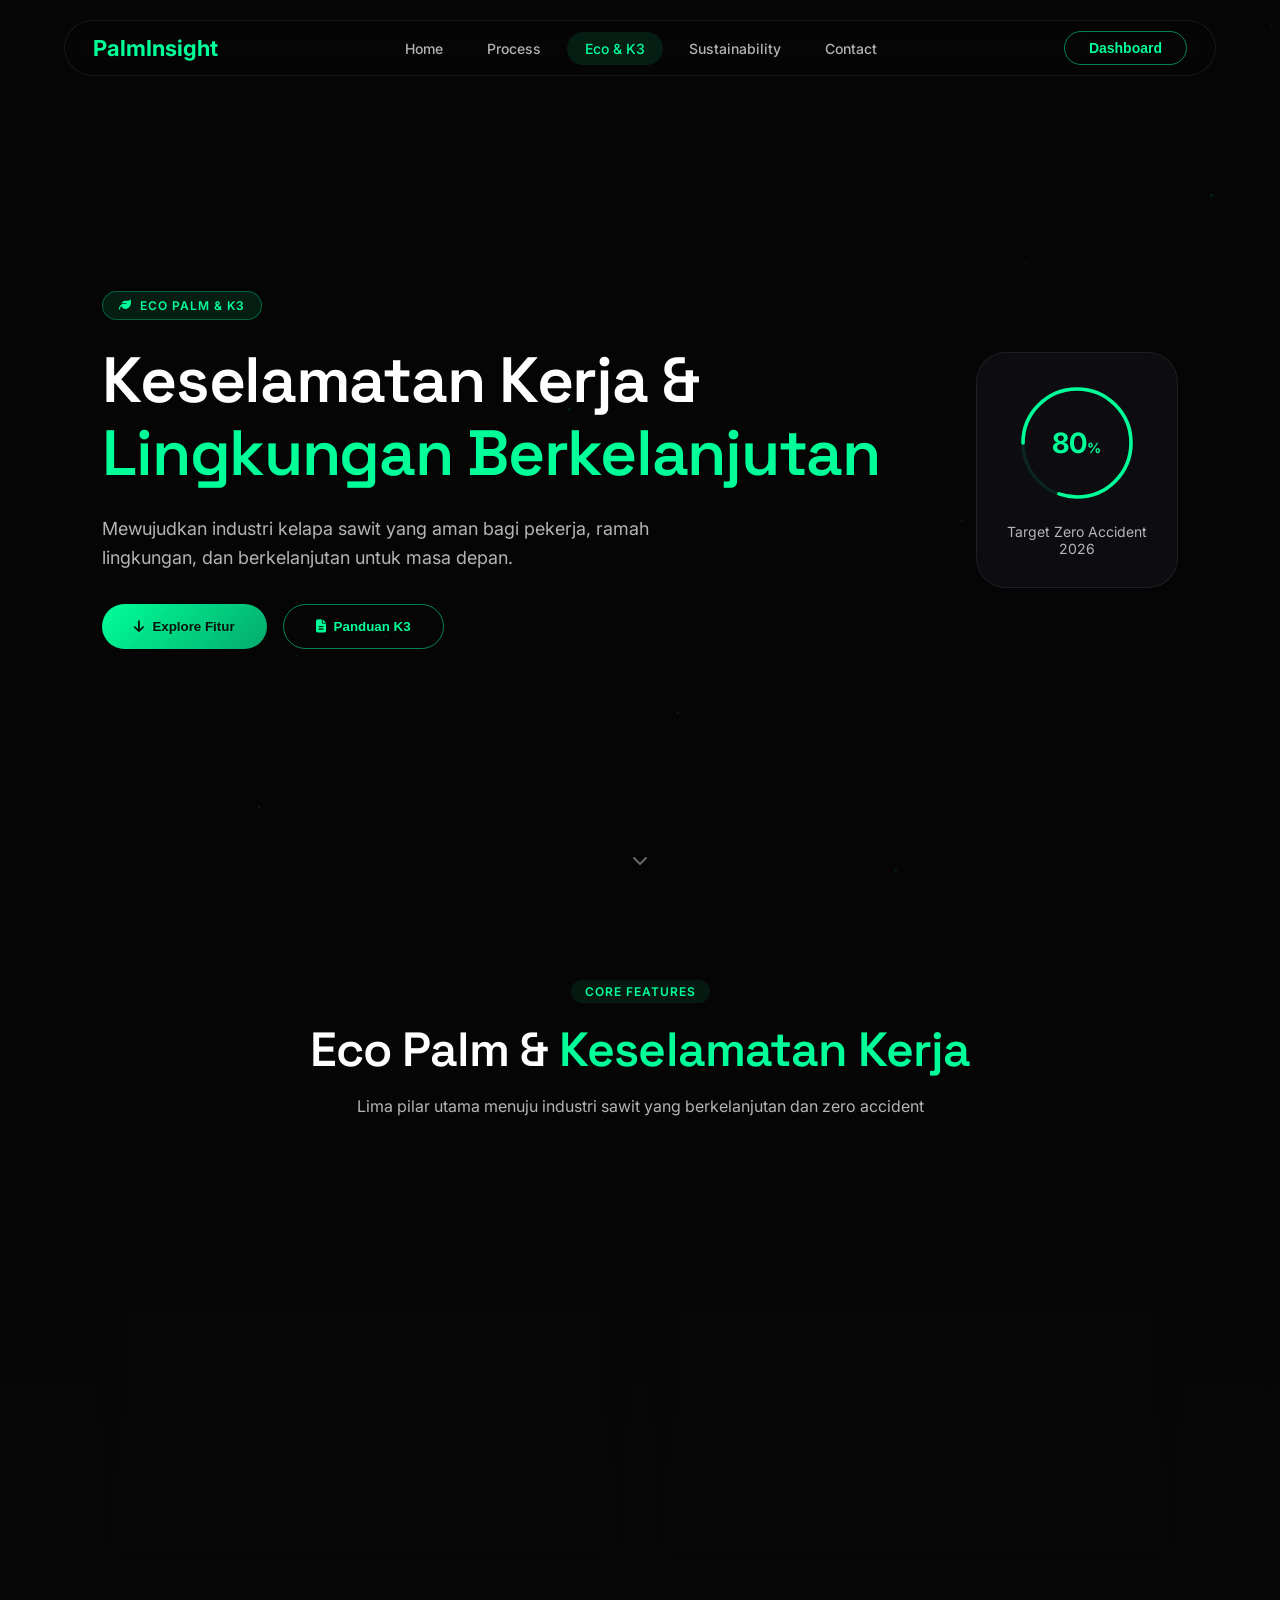
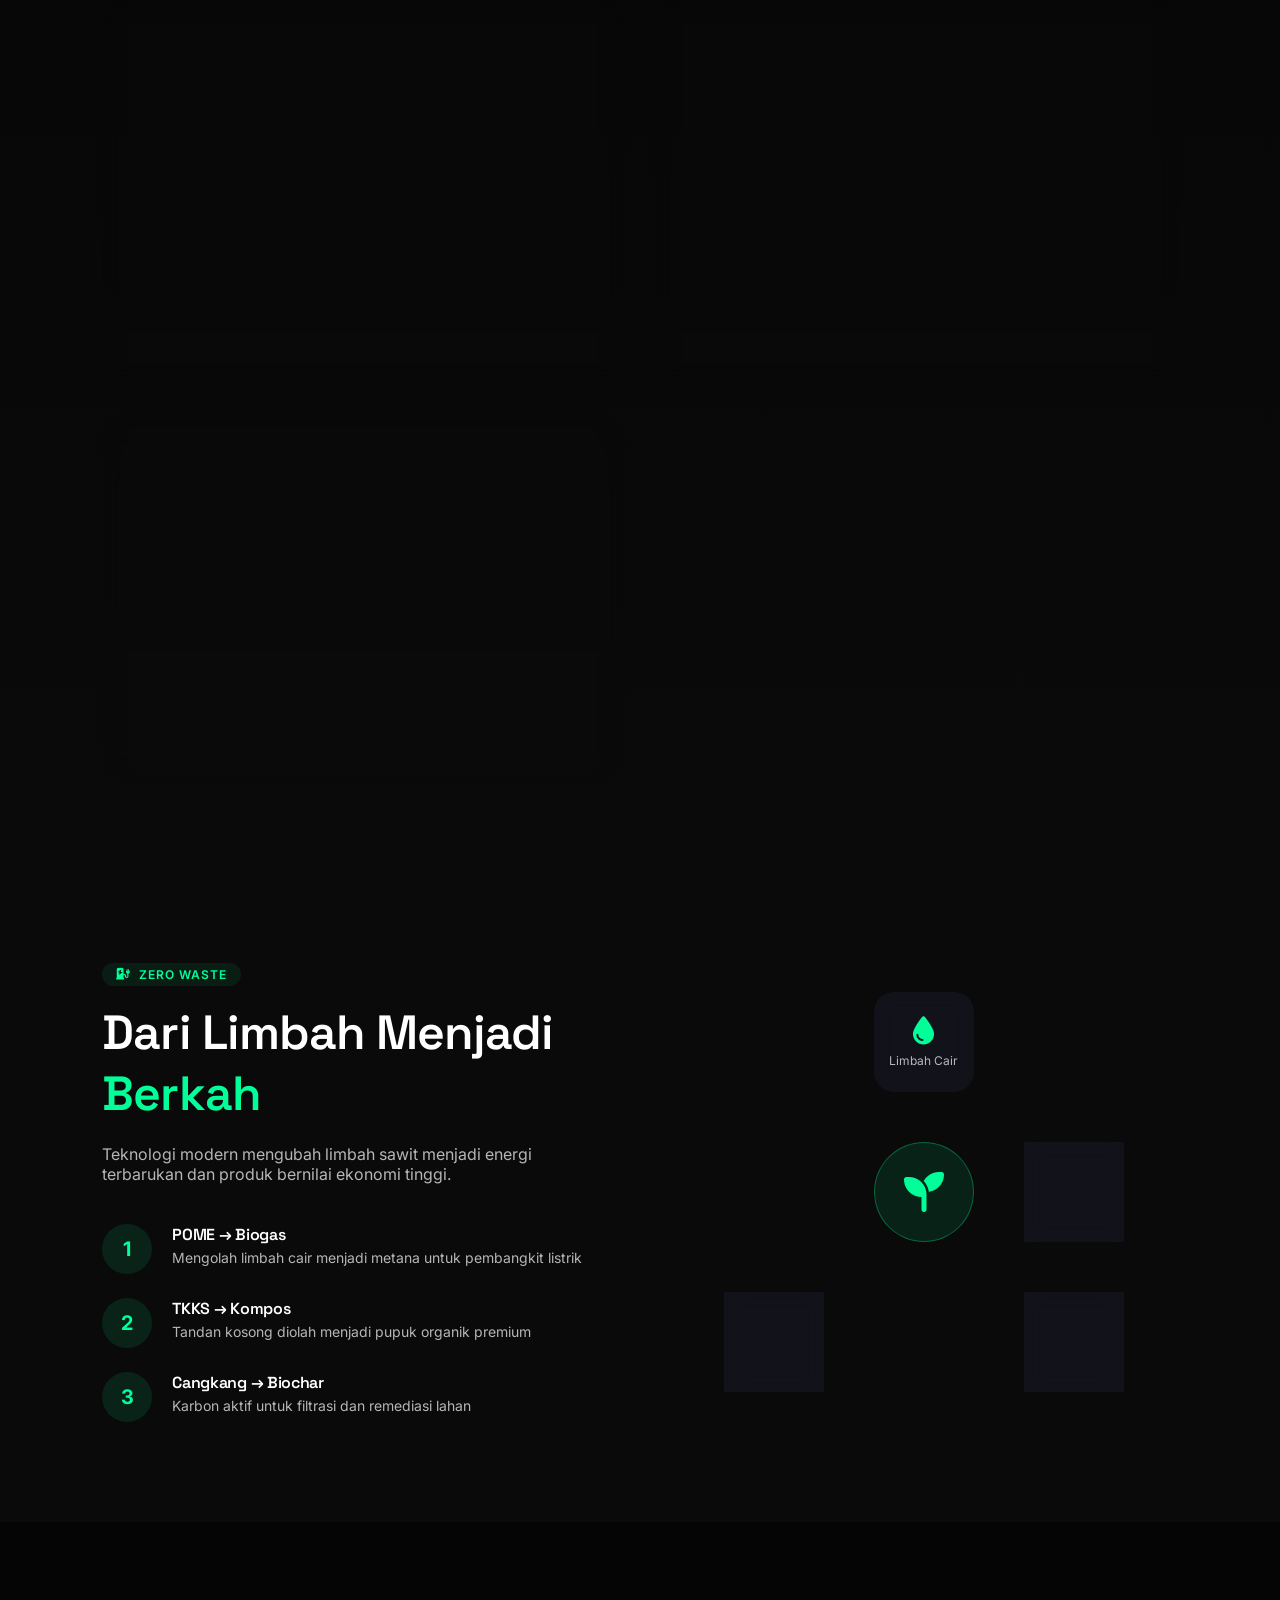
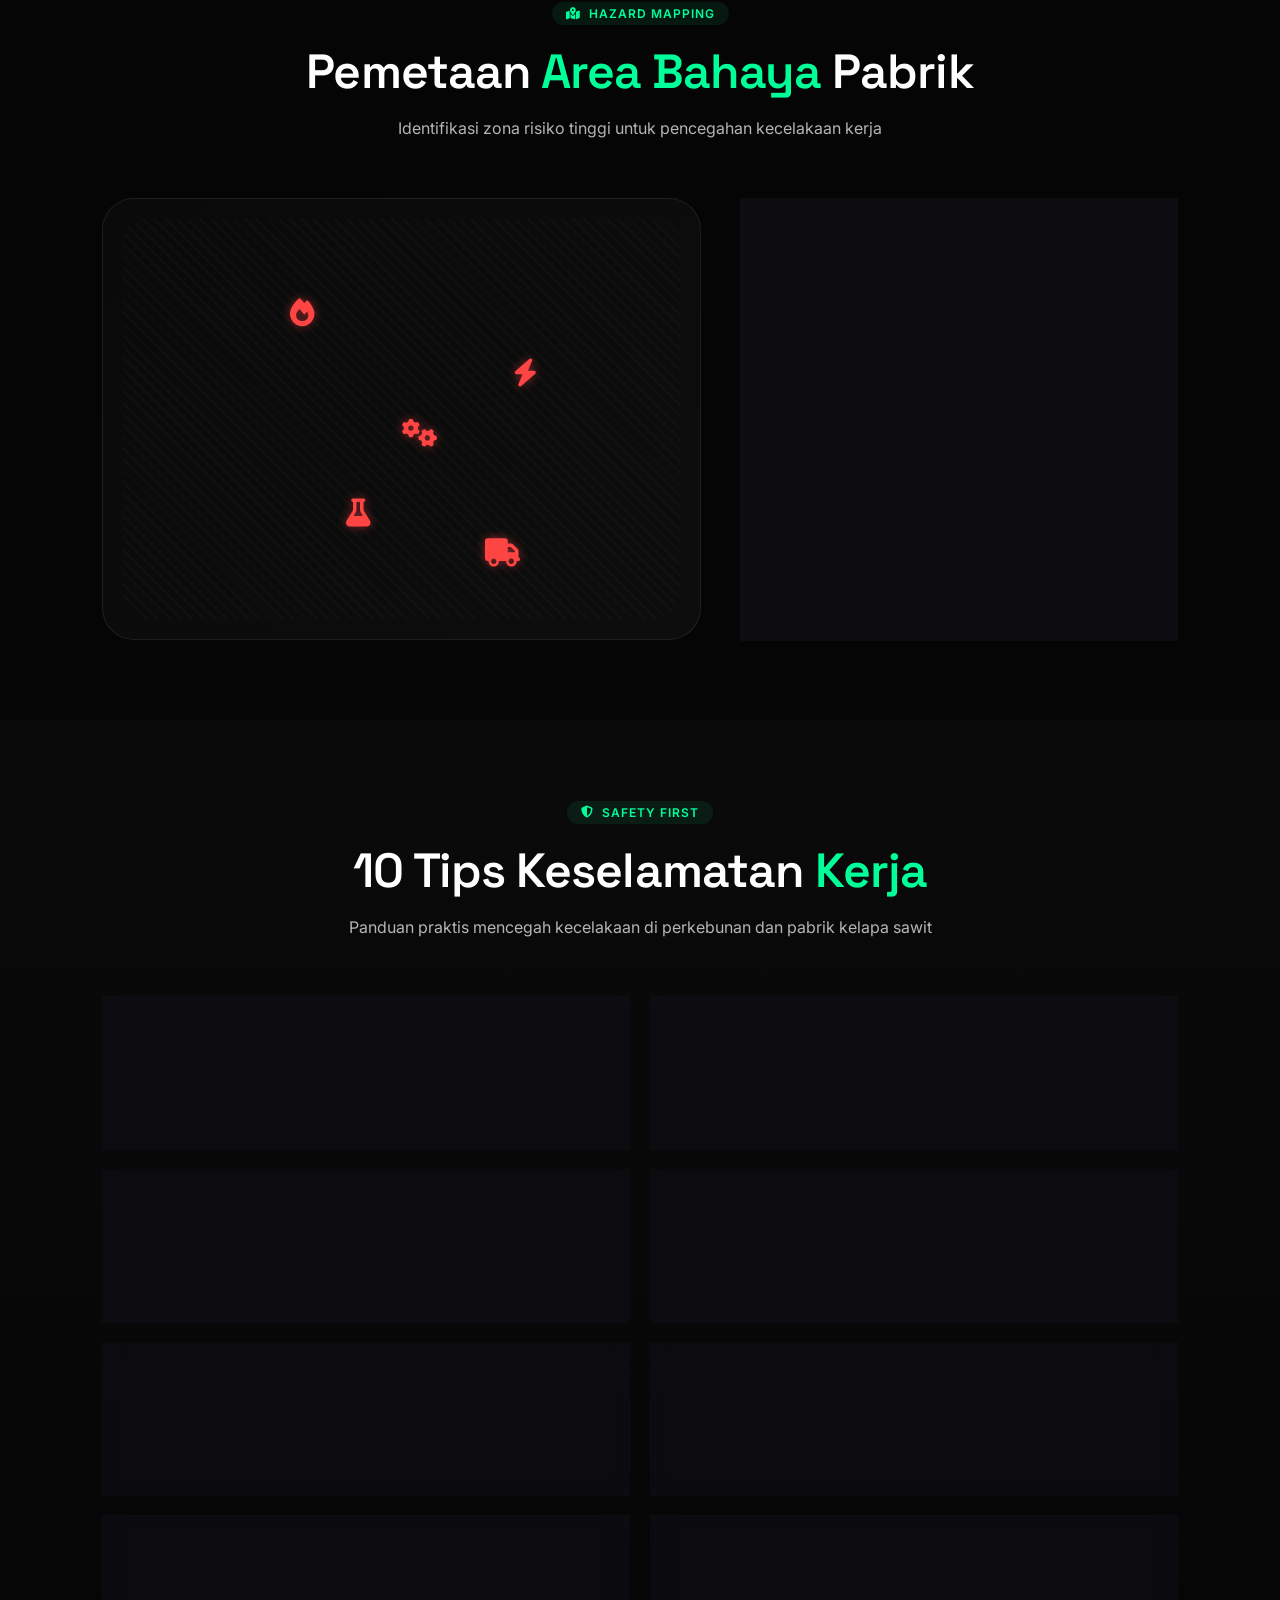
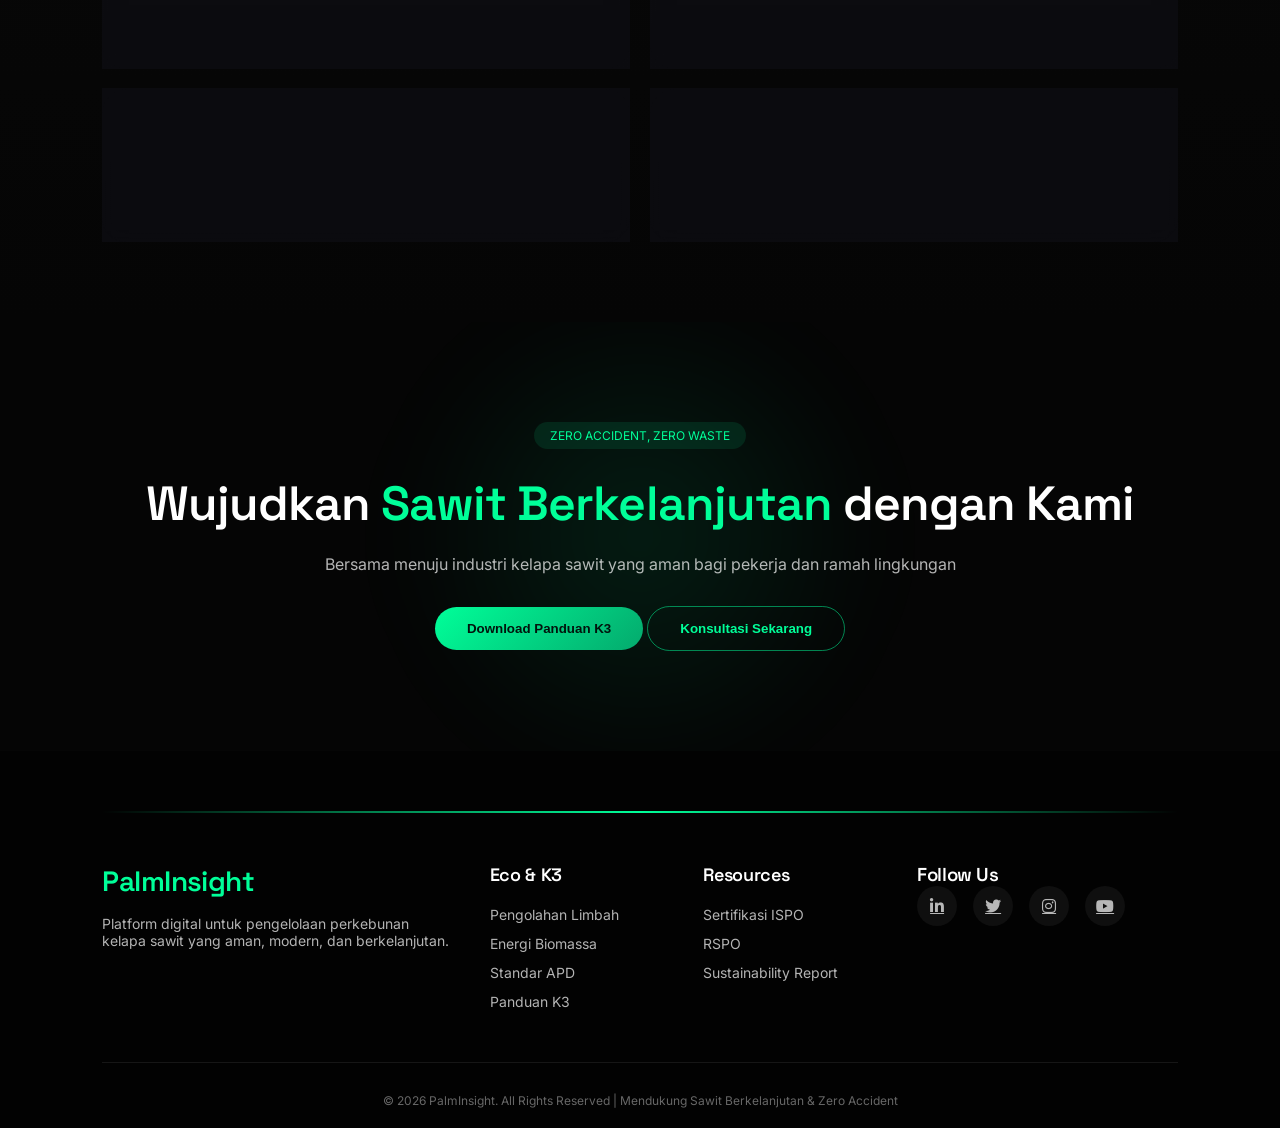
==== eco-k3.html @ 087da9ec "Penambahan fitur Eco Palm & K3" ====
<!DOCTYPE html>
<html lang="id">
<head>
    <meta charset="UTF-8">
    <meta name="viewport" content="width=device-width, initial-scale=1.0, user-scalable=yes">
    <title>PalmInsight - Eco Palm & K3 | Keselamatan & Lingkungan</title>
    <link rel="stylesheet" href="css/eco-k3.css">
    <link href="https://fonts.googleapis.com/css2?family=Inter:opsz,wght@14..32,300;14..32,400;14..32,500;14..32,600;14..32,700;14..32,800&family=Space+Grotesk:wght@300;400;500;600;700&display=swap" rel="stylesheet">
    <link rel="stylesheet" href="https://cdnjs.cloudflare.com/ajax/libs/font-awesome/6.5.1/css/all.min.css">
</head>
<body>

    <!-- ==================== NAVIGASI ==================== -->
    <nav>
        <div class="nav-container">
            <div class="logo">
                <a href="index.html">PalmInsight</a>
            </div>
            <ul class="nav-menu" id="navMenu">
                <li><a href="index.html">Home</a></li>
                <li><a href="process.html">Process</a></li>
                <li><a href="#" class="active">Eco & K3</a></li>
                <li><a href="#">Sustainability</a></li>
                <li><a href="#">Contact</a></li>
            </ul>
            <div class="nav-right">
                <button class="signin-btn"><a href="#">Dashboard</a></button>
                <div class="menu-toggle" id="mobileMenuToggle">
                    <span></span>
                    <span></span>
                    <span></span>
                </div>
            </div>
        </div>
    </nav>

    <!-- ==================== HERO SECTION ==================== -->
    <section class="hero-eco">
        <div class="hero-bg-particles" id="particles"></div>
        <div class="hero-content">
            <div class="hero-text animate-up">
                <span class="hero-tag">
                    <i class="fas fa-leaf"></i> ECO PALM & K3
                </span>
                <h1>Keselamatan Kerja & <span class="highlight">Lingkungan Berkelanjutan</span></h1>
                <p>Mewujudkan industri kelapa sawit yang aman bagi pekerja, ramah lingkungan, dan berkelanjutan untuk masa depan.</p>
                <div class="hero-buttons">
                    <button class="btn-primary" id="scrollToContent">
                        <i class="fas fa-arrow-down"></i> Explore Fitur
                    </button>
                    <button class="btn-secondary">
                        <i class="fas fa-file-alt"></i> Panduan K3
                    </button>
                </div>
            </div>
            <div class="hero-stats-card animate-up delay-1">
                <div class="stats-ring">
                    <svg viewBox="0 0 100 100">
                        <circle cx="50" cy="50" r="45" stroke="rgba(0,255,153,0.1)" stroke-width="3" fill="none"/>
                        <circle cx="50" cy="50" r="45" stroke="#00ff99" stroke-width="3" fill="none" stroke-dasharray="283" stroke-dashoffset="56" stroke-linecap="round" transform="rotate(-90 50 50)"/>
                    </svg>
                    <span class="stats-percent">80<small>%</small></span>
                </div>
                <p>Target Zero Accident<br>2026</p>
            </div>
        </div>
        <div class="scroll-indicator">
            <i class="fas fa-chevron-down"></i>
        </div>
    </section>

    <!-- ==================== 5 FITUR UTAMA (GRID MODERN) ==================== -->
    <section class="features-grid-section">
        <div class="section-header">
            <span class="section-tag">CORE FEATURES</span>
            <h2>Eco Palm & <span class="highlight">Keselamatan Kerja</span></h2>
            <p>Lima pilar utama menuju industri sawit yang berkelanjutan dan zero accident</p>
        </div>

        <div class="features-grid">
            <!-- Card 1: Pengolahan Limbah Sawit -->
            <div class="feature-card-large animate-on-scroll" data-feature="1">
                <div class="card-glow"></div>
                <div class="card-icon">
                    <i class="fas fa-recycle"></i>
                    <div class="icon-ring"></div>
                </div>
                <div class="card-content">
                    <span class="card-number">01</span>
                    <h3>Pengolahan Limbah Sawit</h3>
                    <p>Transformasi POME (Palm Oil Mill Effluent) menjadi biogas, pupuk organik, dan air layak lingkungan.</p>
                    <div class="card-stats">
                        <div class="stat-item">
                            <span class="stat-value">85<small>%</small></span>
                            <span class="stat-label">Reduksi BOD</span>
                        </div>
                        <div class="stat-item">
                            <span class="stat-value">3.2<small>MW</small></span>
                            <span class="stat-label">Energi Terbarukan</span>
                        </div>
                    </div>
                    <button class="card-learn-more" data-modal="modal1">
                        Pelajari <i class="fas fa-arrow-right"></i>
                    </button>
                </div>
                <div class="card-bg-pattern"></div>
            </div>

            <!-- Card 2: Energi Biomassa -->
            <div class="feature-card-large animate-on-scroll delay-1" data-feature="2">
                <div class="card-glow"></div>
                <div class="card-icon">
                    <i class="fas fa-bolt"></i>
                    <div class="icon-ring"></div>
                </div>
                <div class="card-content">
                    <span class="card-number">02</span>
                    <h3>Energi Biomassa</h3>
                    <p>Pemanfaatan cangkang, serat, dan tandan kosong sebagai bahan bakar boiler dan pembangkit listrik.</p>
                    <div class="card-stats">
                        <div class="stat-item">
                            <span class="stat-value">60<small>%</small></span>
                            <span class="stat-label">Efisiensi Energi</span>
                        </div>
                        <div class="stat-item">
                            <span class="stat-value">30<small>%</small></span>
                            <span class="stat-label">Emisi Lebih Rendah</span>
                        </div>
                    </div>
                    <button class="card-learn-more" data-modal="modal2">
                        Pelajari <i class="fas fa-arrow-right"></i>
                    </button>
                </div>
                <div class="card-bg-pattern"></div>
            </div>

            <!-- Card 3: Alat Pelindung Pekerja -->
            <div class="feature-card-large animate-on-scroll delay-2" data-feature="3">
                <div class="card-glow"></div>
                <div class="card-icon">
                    <i class="fas fa-helmet-safety"></i>
                    <div class="icon-ring"></div>
                </div>
                <div class="card-content">
                    <span class="card-number">03</span>
                    <h3>Alat Pelindung Pekerja</h3>
                    <p>Standar APD lengkap: helmet, sarung tangan, sepatu safety, rompi reflektor, dan masker respirator.</p>
                    <div class="card-stats">
                        <div class="stat-item">
                            <span class="stat-value">100<small>%</small></span>
                            <span class="stat-label">Kepatuhan APD</span>
                        </div>
                        <div class="stat-item">
                            <span class="stat-value">0<small>%</small></span>
                            <span class="stat-label">Kecelakaan Kerja</span>
                        </div>
                    </div>
                    <button class="card-learn-more" data-modal="modal3">
                        Pelajari <i class="fas fa-arrow-right"></i>
                    </button>
                </div>
                <div class="card-bg-pattern"></div>
            </div>

            <!-- Card 4: Area Bahaya Pabrik -->
            <div class="feature-card-large animate-on-scroll delay-3" data-feature="4">
                <div class="card-glow"></div>
                <div class="card-icon">
                    <i class="fas fa-triangle-exclamation"></i>
                    <div class="icon-ring"></div>
                </div>
                <div class="card-content">
                    <span class="card-number">04</span>
                    <h3>Area Bahaya Pabrik</h3>
                    <p>Identifikasi zona merah: boiler, digester, screw press, dan area kelistrikan tegangan tinggi.</p>
                    <div class="card-stats">
                        <div class="stat-item">
                            <span class="stat-value">12<small>Zona</small></span>
                            <span class="stat-label">Area Teridentifikasi</span>
                        </div>
                        <div class="stat-item">
                            <span class="stat-value">24/7<small></small></span>
                            <span class="stat-label">Monitoring</span>
                        </div>
                    </div>
                    <button class="card-learn-more" data-modal="modal4">
                        Pelajari <i class="fas fa-arrow-right"></i>
                    </button>
                </div>
                <div class="card-bg-pattern"></div>
            </div>

            <!-- Card 5: Tips Keselamatan -->
            <div class="feature-card-large animate-on-scroll delay-4" data-feature="5">
                <div class="card-glow"></div>
                <div class="card-icon">
                    <i class="fas fa-clipboard-list"></i>
                    <div class="icon-ring"></div>
                </div>
                <div class="card-content">
                    <span class="card-number">05</span>
                    <h3>Tips Keselamatan</h3>
                    <p>Panduan praktis K3 untuk pekerja pabrik, operator alat berat, dan tim panen di kebun sawit.</p>
                    <div class="safety-tips-preview">
                        <span><i class="fas fa-check-circle"></i> Briefing sebelum kerja</span>
                        <span><i class="fas fa-check-circle"></i> Pengecekan APD</span>
                        <span><i class="fas fa-check-circle"></i> Evakuasi darurat</span>
                    </div>
                    <button class="card-learn-more" data-modal="modal5">
                        Pelajari <i class="fas fa-arrow-right"></i>
                    </button>
                </div>
                <div class="card-bg-pattern"></div>
            </div>
        </div>
    </section>

    <!-- ==================== SECTION: INOVASI LINGKUNGAN ==================== -->
    <section class="innovation-section">
        <div class="innovation-container">
            <div class="innovation-left animate-on-scroll">
                <span class="section-tag"><i class="fas fa-charging-station"></i> ZERO WASTE</span>
                <h2>Dari Limbah Menjadi <span class="highlight">Berkah</span></h2>
                <p>Teknologi modern mengubah limbah sawit menjadi energi terbarukan dan produk bernilai ekonomi tinggi.</p>
                <div class="innovation-steps">
                    <div class="step">
                        <div class="step-num">1</div>
                        <div class="step-text">
                            <h4>POME → Biogas</h4>
                            <p>Mengolah limbah cair menjadi metana untuk pembangkit listrik</p>
                        </div>
                    </div>
                    <div class="step">
                        <div class="step-num">2</div>
                        <div class="step-text">
                            <h4>TKKS → Kompos</h4>
                            <p>Tandan kosong diolah menjadi pupuk organik premium</p>
                        </div>
                    </div>
                    <div class="step">
                        <div class="step-num">3</div>
                        <div class="step-text">
                            <h4>Cangkang → Biochar</h4>
                            <p>Karbon aktif untuk filtrasi dan remediasi lahan</p>
                        </div>
                    </div>
                </div>
            </div>
            <div class="innovation-right animate-on-scroll delay-1">
                <div class="eco-cycle">
                    <div class="cycle-center">
                        <i class="fas fa-seedling"></i>
                    </div>
                    <div class="cycle-item cycle-1">
                        <i class="fas fa-tint"></i>
                        <span>Limbah Cair</span>
                    </div>
                    <div class="cycle-item cycle-2">
                        <i class="fas fa-leaf"></i>
                        <span>Limbah Padat</span>
                    </div>
                    <div class="cycle-item cycle-3">
                        <i class="fas fa-charging-station"></i>
                        <span>Energi</span>
                    </div>
                    <div class="cycle-item cycle-4">
                        <i class="fas fa-apple-alt"></i>
                        <span>Pupuk</span>
                    </div>
                </div>
            </div>
        </div>
    </section>

    <!-- ==================== SECTION: AREA BAHAYA (ZONA MAP) ==================== -->
    <section class="danger-zone-section">
        <div class="section-header">
            <span class="section-tag"><i class="fas fa-map-marked-alt"></i> HAZARD MAPPING</span>
            <h2>Pemetaan <span class="highlight">Area Bahaya</span> Pabrik</h2>
            <p>Identifikasi zona risiko tinggi untuk pencegahan kecelakaan kerja</p>
        </div>

        <div class="zone-container">
            <div class="zone-map animate-on-scroll">
                <div class="map-placeholder">
                    <div class="zone-marker marker-1" data-zone="boiler">
                        <i class="fas fa-fire"></i>
                        <span class="zone-tooltip">Area Boiler<br>Suhu tinggi, risiko ledakan</span>
                    </div>
                    <div class="zone-marker marker-2" data-zone="digester">
                        <i class="fas fa-cogs"></i>
                        <span class="zone-tooltip">Area Digester<br>Mesin berputar, jepit</span>
                    </div>
                    <div class="zone-marker marker-3" data-zone="electrical">
                        <i class="fas fa-bolt"></i>
                        <span class="zone-tooltip">Area Kelistrikan<br>Tegangan tinggi</span>
                    </div>
                    <div class="zone-marker marker-4" data-zone="chemical">
                        <i class="fas fa-flask"></i>
                        <span class="zone-tooltip">Area Kimia<br>Bahan berbahaya</span>
                    </div>
                    <div class="zone-marker marker-5" data-zone="loading">
                        <i class="fas fa-truck"></i>
                        <span class="zone-tooltip">Area Loading<br>Alat berat bergerak</span>
                    </div>
                    <div class="zone-grid"></div>
                </div>
            </div>
            <div class="zone-list animate-on-scroll delay-1">
                <h3>Zona Bahaya Prioritas</h3>
                <div class="zone-item">
                    <div class="zone-color red"></div>
                    <div class="zone-info">
                        <strong>Zona Merah (High Risk)</strong>
                        <p>Boiler, Ruang Panel Listrik, Tangki Kimia</p>
                    </div>
                    <span class="zone-status danger">Akses Terbatas</span>
                </div>
                <div class="zone-item">
                    <div class="zone-color yellow"></div>
                    <div class="zone-info">
                        <strong>Zona Kuning (Medium Risk)</strong>
                        <p>Area Pressing, Conveyor, Loading Ramp</p>
                    </div>
                    <span class="zone-status warning">Wajib APD</span>
                </div>
                <div class="zone-item">
                    <div class="zone-color green"></div>
                    <div class="zone-info">
                        <strong>Zona Hijau (Low Risk)</strong>
                        <p>Kantor, Area Parkir, Kantin</p>
                    </div>
                    <span class="zone-status safe">Aman</span>
                </div>
            </div>
        </div>
    </section>

    <!-- ==================== SECTION: TIPS KESELAMATAN (INTERAKTIF) ==================== -->
    <section class="safety-tips-section">
        <div class="section-header">
            <span class="section-tag"><i class="fas fa-shield-alt"></i> SAFETY FIRST</span>
            <h2>10 Tips Keselamatan <span class="highlight">Kerja</span></h2>
            <p>Panduan praktis mencegah kecelakaan di perkebunan dan pabrik kelapa sawit</p>
        </div>

        <div class="tips-container">
            <div class="tip-card animate-on-scroll" data-tip="1">
                <div class="tip-number">01</div>
                <div class="tip-content">
                    <i class="fas fa-hard-hat"></i>
                    <h4>Gunakan APD Lengkap</h4>
                    <p>Helm, sepatu safety, sarung tangan, rompi reflektor, dan masker wajib dipakai saat bekerja.</p>
                </div>
            </div>
            <div class="tip-card animate-on-scroll delay-1" data-tip="2">
                <div class="tip-number">02</div>
                <div class="tip-content">
                    <i class="fas fa-clipboard-list"></i>
                    <h4>Briefing Sebelum Kerja</h4>
                    <p>Lakukan safety talk setiap pagi untuk mengingatkan prosedur keselamatan.</p>
                </div>
            </div>
            <div class="tip-card animate-on-scroll delay-2" data-tip="3">
                <div class="tip-number">03</div>
                <div class="tip-content">
                    <i class="fas fa-hand-paper"></i>
                    <h4>Patuhi Rambu Peringatan</h4>
                    <p>Perhatikan dan patuhi semua rambu K3 yang terpasang di area pabrik.</p>
                </div>
            </div>
            <div class="tip-card animate-on-scroll delay-3" data-tip="4">
                <div class="tip-number">04</div>
                <div class="tip-content">
                    <i class="fas fa-fire-extinguisher"></i>
                    <h4>Kenali Titik APAR</h4>
                    <p>Pastikan tahu lokasi Alat Pemadam Api Ringan dan cara menggunakannya.</p>
                </div>
            </div>
            <div class="tip-card animate-on-scroll delay-4" data-tip="5">
                <div class="tip-number">05</div>
                <div class="tip-content">
                    <i class="fas fa-people-arrows"></i>
                    <h4>Jaga Jarak Aman</h4>
                    <p>Jangan berdekatan dengan mesin berputar atau area loading alat berat.</p>
                </div>
            </div>
            <div class="tip-card animate-on-scroll delay-5" data-tip="6">
                <div class="tip-number">06</div>
                <div class="tip-content">
                    <i class="fas fa-tint"></i>
                    <h4>Waspada Lantai Licin</h4>
                    <p>Area sekitar mesin dan pengolahan limbah rawan licin, gunakan alas kaki anti-slip.</p>
                </div>
            </div>
            <div class="tip-card animate-on-scroll delay-6" data-tip="7">
                <div class="tip-number">07</div>
                <div class="tip-content">
                    <i class="fas fa-lungs"></i>
                    <h4>Gunakan Masker di Area Debu</h4>
                    <p>Area fiber dan penggilingan menghasilkan debu yang berbahaya bagi pernapasan.</p>
                </div>
            </div>
            <div class="tip-card animate-on-scroll delay-7" data-tip="8">
                <div class="tip-number">08</div>
                <div class="tip-content">
                    <i class="fas fa-phone-alt"></i>
                    <h4>Simpan Nomor Darurat</h4>
                    <p>Pastikan nomor call center darurat dan pos P3K mudah diakses.</p>
                </div>
            </div>
            <div class="tip-card animate-on-scroll delay-8" data-tip="9">
                <div class="tip-number">09</div>
                <div class="tip-content">
                    <i class="fas fa-couch"></i>
                    <h4>Istirahat yang Cukup</h4>
                    <p>Pekerja yang lelah meningkatkan risiko kecelakaan kerja.</p>
                </div>
            </div>
            <div class="tip-card animate-on-scroll delay-9" data-tip="10">
                <div class="tip-number">10</div>
                <div class="tip-content">
                    <i class="fas fa-chalkboard-teacher"></i>
                    <h4>Laporkan Insiden</h4>
                    <p>Segera laporkan setiap kejadian atau near miss ke tim K3 untuk evaluasi.</p>
                </div>
            </div>
        </div>
    </section>

    <!-- ==================== CTA ==================== -->
    <section class="cta-eco">
        <div class="cta-glow"></div>
        <div class="cta-content animate-on-scroll">
            <span class="cta-tag">ZERO ACCIDENT, ZERO WASTE</span>
            <h2>Wujudkan <span class="highlight">Sawit Berkelanjutan</span> dengan Kami</h2>
            <p>Bersama menuju industri kelapa sawit yang aman bagi pekerja dan ramah lingkungan</p>
            <div class="cta-buttons">
                <button class="btn-primary">Download Panduan K3</button>
                <button class="btn-secondary">Konsultasi Sekarang</button>
            </div>
        </div>
    </section>

    <!-- ==================== FOOTER ==================== -->
    <footer class="footer">
        <div class="footer-line"></div>
        <div class="footer-container">
            <div class="footer-brand">
                <h2>PalmInsight</h2>
                <p>Platform digital untuk pengelolaan perkebunan kelapa sawit yang aman, modern, dan berkelanjutan.</p>
            </div>
            <div class="footer-links">
                <h3>Eco & K3</h3>
                <a href="#">Pengolahan Limbah</a>
                <a href="#">Energi Biomassa</a>
                <a href="#">Standar APD</a>
                <a href="#">Panduan K3</a>
            </div>
            <div class="footer-links">
                <h3>Resources</h3>
                <a href="#">Sertifikasi ISPO</a>
                <a href="#">RSPO</a>
                <a href="#">Sustainability Report</a>
            </div>
            <div class="footer-social">
                <h3>Follow Us</h3>
                <div class="social-icons">
                    <a href="#"><i class="fab fa-linkedin-in"></i></a>
                    <a href="#"><i class="fab fa-twitter"></i></a>
                    <a href="#"><i class="fab fa-instagram"></i></a>
                    <a href="#"><i class="fab fa-youtube"></i></a>
                </div>
            </div>
        </div>
        <div class="footer-bottom">
            <p>© 2026 PalmInsight. All Rights Reserved | Mendukung Sawit Berkelanjutan & Zero Accident</p>
        </div>
    </footer>

    <!-- Modal untuk detail fitur -->
    <div class="modal" id="modal1">
        <div class="modal-content">
            <span class="modal-close">&times;</span>
            <i class="fas fa-recycle modal-icon"></i>
            <h2>Pengolahan Limbah Sawit</h2>
            <p>Limbah cair POME diolah melalui sistem kolam anaerobik dan aerobik menghasilkan biogas sebagai sumber energi. Limbah padat TKKS dikomposkan menjadi pupuk organik berkualitas tinggi yang dapat digunakan kembali ke kebun sawit.</p>
            <ul>
                <li><i class="fas fa-check-circle"></i> Reduksi BOD hingga 85%</li>
                <li><i class="fas fa-check-circle"></i> Produksi biogas 28 m³/ton TBS</li>
                <li><i class="fas fa-check-circle"></i> Pupuk organik 500 kg/ha/tahun</li>
            </ul>
        </div>
    </div>

    <div class="modal" id="modal2">
        <div class="modal-content">
            <span class="modal-close">&times;</span>
            <i class="fas fa-bolt modal-icon"></i>
            <h2>Energi Biomassa</h2>
            <p>Cangkang sawit, serat, dan tandan kosong digunakan sebagai bahan bakar boiler untuk menghasilkan uap dan listrik, mengurangi ketergantungan pada bahan bakar fosil.</p>
            <ul>
                <li><i class="fas fa-check-circle"></i> Nilai kalor 4.200 kcal/kg (cangkang)</li>
                <li><i class="fas fa-check-circle"></i> Suplai listrik 3-5 MW/pabrik</li>
                <li><i class="fas fa-check-circle"></i> Penurunan emisi CO₂ 30-40%</li>
            </ul>
        </div>
    </div>

    <div class="modal" id="modal3">
        <div class="modal-content">
            <span class="modal-close">&times;</span>
            <i class="fas fa-helmet-safety modal-icon"></i>
            <h2>Alat Pelindung Pekerja</h2>
            <p>Standar APD lengkap sesuai regulasi K3 untuk seluruh pekerja di area perkebunan dan pabrik pengolahan sawit.</p>
            <ul>
                <li><i class="fas fa-check-circle"></i> Safety Helmet (SNI)</li>
                <li><i class="fas fa-check-circle"></i> Safety Shoes anti-slip & anti-penetrasi</li>
                <li><i class="fas fa-check-circle"></i> Sarung tangan tahan panas & kimia</li>
                <li><i class="fas fa-check-circle"></i> Rompi reflektor high-visibility</li>
                <li><i class="fas fa-check-circle"></i> Masker N95 untuk area debu</li>
            </ul>
        </div>
    </div>

    <div class="modal" id="modal4">
        <div class="modal-content">
            <span class="modal-close">&times;</span>
            <i class="fas fa-triangle-exclamation modal-icon"></i>
            <h2>Area Bahaya Pabrik</h2>
            <p>Identifikasi dan pemetaan zona berisiko tinggi di pabrik kelapa sawit untuk pencegahan kecelakaan kerja.</p>
            <ul>
                <li><i class="fas fa-check-circle"></i> Area Boiler (suhu tinggi, risiko ledakan)</li>
                <li><i class="fas fa-check-circle"></i> Area Digester & Pressing (mesin berputar)</li>
                <li><i class="fas fa-check-circle"></i> Ruang Panel Listrik (tegangan tinggi)</li>
                <li><i class="fas fa-check-circle"></i> Tangki & Pipa Kimia (bahan korosif)</li>
                <li><i class="fas fa-check-circle"></i> Loading Ramp (alat berat bergerak)</li>
            </ul>
        </div>
    </div>

    <div class="modal" id="modal5">
        <div class="modal-content">
            <span class="modal-close">&times;</span>
            <i class="fas fa-clipboard-list modal-icon"></i>
            <h2>Tips Keselamatan Kerja</h2>
            <p>10 tips praktis untuk mencegah kecelakaan di lingkungan kerja perkebunan dan pabrik sawit.</p>
            <ul>
                <li><i class="fas fa-check-circle"></i> Lakukan safety briefing setiap hari</li>
                <li><i class="fas fa-check-circle"></i> Periksa APD sebelum digunakan</li>
                <li><i class="fas fa-check-circle"></i> Patuhi rambu dan prosedur K3</li>
                <li><i class="fas fa-check-circle"></i> Kenali rute evakuasi darurat</li>
                <li><i class="fas fa-check-circle"></i> Laporkan setiap insiden atau near miss</li>
            </ul>
        </div>
    </div>

    <script src="js/eco-k3.js"></script>
</body>
</html>
---- css/eco-k3.css ----
/* ==================== RESET & VARIABLES ==================== */
* {
    margin: 0;
    padding: 0;
    box-sizing: border-box;
}

:root {
    --primary: #00ff99;
    --primary-dark: #04AA6D;
    --primary-glow: rgba(0, 255, 153, 0.25);
    --danger: #ff4444;
    --warning: #ffbb33;
    --safe: #00C851;
    --dark-bg: #050505;
    --dark-card: #0a0a0a;
    --glass-bg: rgba(255, 255, 255, 0.03);
    --border-light: rgba(255, 255, 255, 0.08);
    --text-primary: #ffffff;
    --text-secondary: rgba(255, 255, 255, 0.7);
    --text-muted: rgba(255, 255, 255, 0.4);
    --transition: all 0.4s cubic-bezier(0.25, 0.46, 0.45, 0.94);
}

body {
    font-family: 'Inter', sans-serif;
    background: var(--dark-bg);
    color: var(--text-primary);
    overflow-x: hidden;
}

h1, h2, h3, h4 {
    font-family: 'Space Grotesk', sans-serif;
    font-weight: 600;
    letter-spacing: -0.02em;
}

.highlight {
    color: var(--primary);
}

/* ==================== NAVIGASI ==================== */
nav {
    position: fixed;
    top: 20px;
    left: 50%;
    transform: translateX(-50%);
    width: 90%;
    background: rgba(5, 5, 5, 0.8);
    backdrop-filter: blur(12px);
    border-radius: 60px;
    border: 1px solid var(--border-light);
    padding: 10px 28px;
    z-index: 1000;
    transition: var(--transition);
}

.nav-container {
    display: flex;
    justify-content: space-between;
    align-items: center;
}

.logo a {
    font-size: 22px;
    font-weight: 700;
    color: var(--primary);
    text-decoration: none;
}

.nav-menu {
    display: flex;
    gap: 8px;
    list-style: none;
}

.nav-menu li a {
    text-decoration: none;
    color: var(--text-secondary);
    padding: 8px 18px;
    border-radius: 30px;
    font-size: 14px;
    font-weight: 500;
    transition: var(--transition);
}

.nav-menu li a:hover,
.nav-menu li a.active {
    color: var(--primary);
    background: rgba(0, 255, 153, 0.1);
}

.nav-right {
    display: flex;
    align-items: center;
    gap: 15px;
}

.signin-btn {
    background: transparent;
    border: 1.5px solid rgba(0, 255, 153, 0.5);
    border-radius: 40px;
    padding: 8px 24px;
    cursor: pointer;
    transition: var(--transition);
}

.signin-btn a {
    color: var(--primary);
    text-decoration: none;
    font-size: 14px;
    font-weight: 600;
}

.signin-btn:hover {
    background: rgba(0, 255, 153, 0.15);
}

.menu-toggle {
    display: none;
    flex-direction: column;
    gap: 5px;
    cursor: pointer;
}

.menu-toggle span {
    width: 25px;
    height: 2px;
    background: white;
    transition: var(--transition);
}

/* ==================== HERO SECTION ==================== */
.hero-eco {
    min-height: 100vh;
    display: flex;
    align-items: center;
    justify-content: center;
    position: relative;
    overflow: hidden;
    padding: 120px 8% 80px;
}

.hero-bg-particles {
    position: absolute;
    inset: 0;
    opacity: 0.3;
}

.hero-content {
    display: flex;
    align-items: center;
    justify-content: space-between;
    max-width: 1400px;
    margin: 0 auto;
    width: 100%;
    z-index: 2;
    gap: 60px;
}

.hero-text {
    flex: 1;
}

.hero-tag {
    display: inline-flex;
    align-items: center;
    gap: 8px;
    padding: 6px 16px;
    background: rgba(0, 255, 153, 0.1);
    border: 1px solid rgba(0, 255, 153, 0.3);
    border-radius: 40px;
    font-size: 12px;
    font-weight: 600;
    letter-spacing: 1px;
    color: var(--primary);
    margin-bottom: 24px;
}

.hero-text h1 {
    font-size: 64px;
    line-height: 1.15;
    margin-bottom: 24px;
}

.hero-text p {
    font-size: 18px;
    color: var(--text-secondary);
    line-height: 1.6;
    margin-bottom: 32px;
    max-width: 550px;
}

.hero-buttons {
    display: flex;
    gap: 16px;
    flex-wrap: wrap;
}

.btn-primary, .btn-secondary {
    padding: 14px 32px;
    border-radius: 40px;
    font-weight: 600;
    cursor: pointer;
    transition: var(--transition);
    display: inline-flex;
    align-items: center;
    gap: 8px;
}

.btn-primary {
    background: linear-gradient(135deg, var(--primary), var(--primary-dark));
    border: none;
    color: #02140d;
}

.btn-primary:hover {
    transform: translateY(-3px);
    box-shadow: 0 10px 30px rgba(0, 255, 153, 0.3);
}

.btn-secondary {
    background: transparent;
    border: 1.5px solid rgba(0, 255, 153, 0.5);
    color: var(--primary);
}

.btn-secondary:hover {
    background: rgba(0, 255, 153, 0.1);
}

.hero-stats-card {
    background: rgba(20, 20, 30, 0.5);
    backdrop-filter: blur(10px);
    border-radius: 30px;
    padding: 30px;
    text-align: center;
    border: 1px solid var(--border-light);
}

.stats-ring {
    position: relative;
    width: 120px;
    height: 120px;
    margin: 0 auto 20px;
}

.stats-ring svg {
    width: 100%;
    height: 100%;
    transform: rotate(-90deg);
}

.stats-percent {
    position: absolute;
    top: 50%;
    left: 50%;
    transform: translate(-50%, -50%);
    font-size: 28px;
    font-weight: 700;
    color: var(--primary);
}

.stats-percent small {
    font-size: 14px;
}

.hero-stats-card p {
    font-size: 14px;
    color: var(--text-secondary);
}

.scroll-indicator {
    position: absolute;
    bottom: 30px;
    left: 50%;
    transform: translateX(-50%);
    color: var(--text-muted);
    animation: bounce 2s infinite;
}

@keyframes bounce {
    0%, 100% { transform: translateX(-50%) translateY(0); }
    50% { transform: translateX(-50%) translateY(10px); }
}

/* ==================== SECTION HEADER ==================== */
.section-header {
    text-align: center;
    margin-bottom: 60px;
}

.section-tag {
    display: inline-flex;
    align-items: center;
    gap: 8px;
    padding: 4px 14px;
    background: rgba(0, 255, 153, 0.08);
    border-radius: 30px;
    font-size: 12px;
    font-weight: 600;
    color: var(--primary);
    letter-spacing: 1px;
    margin-bottom: 16px;
}

.section-header h2 {
    font-size: 48px;
    margin-bottom: 16px;
}

.section-header p {
    color: var(--text-secondary);
    font-size: 16px;
}

/* ==================== FEATURES GRID ==================== */
.features-grid-section {
    padding: 80px 8%;
    background: linear-gradient(180deg, var(--dark-bg), #0a0a0a);
}

.features-grid {
    display: grid;
    grid-template-columns: repeat(auto-fit, minmax(380px, 1fr));
    gap: 30px;
    max-width: 1400px;
    margin: 0 auto;
}

.feature-card-large {
    position: relative;
    background: linear-gradient(135deg, rgba(20, 20, 30, 0.6), rgba(10, 10, 20, 0.4));
    backdrop-filter: blur(10px);
    border: 1px solid var(--border-light);
    border-radius: 32px;
    padding: 32px;
    transition: var(--transition);
    overflow: hidden;
}

.feature-card-large:hover {
    transform: translateY(-8px);
    border-color: rgba(0, 255, 153, 0.3);
    box-shadow: 0 20px 40px rgba(0, 0, 0, 0.3);
}

.card-glow {
    position: absolute;
    top: 0;
    left: 0;
    width: 100%;
    height: 100%;
    background: radial-gradient(circle at 30% 20%, rgba(0, 255, 153, 0.1), transparent);
    opacity: 0;
    transition: var(--transition);
}

.feature-card-large:hover .card-glow {
    opacity: 1;
}

.card-icon {
    position: relative;
    width: 70px;
    height: 70px;
    margin-bottom: 24px;
}

.card-icon i {
    font-size: 48px;
    color: var(--primary);
    position: relative;
    z-index: 2;
}

.icon-ring {
    position: absolute;
    inset: -10px;
    border: 2px solid rgba(0, 255, 153, 0.3);
    border-radius: 50%;
    animation: pulseRing 2s infinite;
}

@keyframes pulseRing {
    0% { transform: scale(1); opacity: 0.5; }
    100% { transform: scale(1.3); opacity: 0; }
}

.card-number {
    font-size: 64px;
    font-weight: 800;
    color: rgba(0, 255, 153, 0.08);
    position: absolute;
    top: 20px;
    right: 20px;
    font-family: 'Space Grotesk', sans-serif;
}

.card-content h3 {
    font-size: 24px;
    margin-bottom: 12px;
}

.card-content p {
    color: var(--text-secondary);
    font-size: 14px;
    line-height: 1.6;
    margin-bottom: 20px;
}

.card-stats {
    display: flex;
    gap: 24px;
    margin-bottom: 24px;
    padding: 16px 0;
    border-top: 1px solid var(--border-light);
    border-bottom: 1px solid var(--border-light);
}

.stat-value {
    font-size: 24px;
    font-weight: 700;
    color: var(--primary);
}

.stat-value small {
    font-size: 12px;
}

.stat-label {
    font-size: 11px;
    color: var(--text-muted);
    display: block;
}

.card-learn-more {
    background: transparent;
    border: none;
    color: var(--primary);
    font-weight: 600;
    cursor: pointer;
    display: inline-flex;
    align-items: center;
    gap: 8px;
    transition: var(--transition);
}

.card-learn-more:hover {
    gap: 12px;
}

.safety-tips-preview {
    display: flex;
    flex-direction: column;
    gap: 8px;
    margin-bottom: 20px;
}

.safety-tips-preview span {
    font-size: 12px;
    color: var(--text-secondary);
}

.safety-tips-preview i {
    color: var(--primary);
    margin-right: 8px;
}

/* ==================== INNOVATION SECTION ==================== */
.innovation-section {
    padding: 100px 8%;
    background: #0a0a0a;
}

.innovation-container {
    display: flex;
    gap: 60px;
    max-width: 1400px;
    margin: 0 auto;
    align-items: center;
}

.innovation-left {
    flex: 1;
}

.innovation-left h2 {
    font-size: 48px;
    margin-bottom: 20px;
}

.innovation-left > p {
    color: var(--text-secondary);
    margin-bottom: 40px;
}

.innovation-steps {
    display: flex;
    flex-direction: column;
    gap: 24px;
}

.step {
    display: flex;
    gap: 20px;
    align-items: flex-start;
}

.step-num {
    width: 50px;
    height: 50px;
    background: rgba(0, 255, 153, 0.1);
    border-radius: 50%;
    display: flex;
    align-items: center;
    justify-content: center;
    font-size: 20px;
    font-weight: 700;
    color: var(--primary);
}

.step-text h4 {
    margin-bottom: 4px;
}

.step-text p {
    color: var(--text-secondary);
    font-size: 14px;
}

.innovation-right {
    flex: 1;
}

.eco-cycle {
    position: relative;
    width: 400px;
    height: 400px;
    margin: 0 auto;
}

.cycle-center {
    position: absolute;
    top: 50%;
    left: 50%;
    transform: translate(-50%, -50%);
    width: 100px;
    height: 100px;
    background: rgba(0, 255, 153, 0.1);
    border-radius: 50%;
    display: flex;
    align-items: center;
    justify-content: center;
    font-size: 40px;
    color: var(--primary);
    border: 1px solid rgba(0, 255, 153, 0.3);
}

.cycle-item {
    position: absolute;
    width: 100px;
    height: 100px;
    background: rgba(20, 20, 30, 0.8);
    backdrop-filter: blur(10px);
    border-radius: 20px;
    display: flex;
    flex-direction: column;
    align-items: center;
    justify-content: center;
    gap: 8px;
    font-size: 12px;
    color: var(--text-secondary);
    transition: var(--transition);
}

.cycle-item:hover {
    transform: scale(1.05);
    border-color: var(--primary);
    color: var(--primary);
}

.cycle-1 { top: 0; left: 50%; transform: translateX(-50%); }
.cycle-2 { bottom: 0; left: 0; }
.cycle-3 { bottom: 0; right: 0; }
.cycle-4 { top: 50%; right: 0; transform: translateY(-50%); }

.cycle-item i {
    font-size: 28px;
    color: var(--primary);
}

/* ==================== DANGER ZONE ==================== */
.danger-zone-section {
    padding: 80px 8%;
}

.zone-container {
    display: flex;
    gap: 40px;
    max-width: 1400px;
    margin: 0 auto;
}

.zone-map {
    flex: 1.5;
    background: linear-gradient(135deg, #0a0a0a, #0d0d0d);
    border-radius: 32px;
    border: 1px solid var(--border-light);
    padding: 20px;
    position: relative;
}

.map-placeholder {
    position: relative;
    background: repeating-linear-gradient(45deg, rgba(255,255,255,0.02) 0px, rgba(255,255,255,0.02) 2px, transparent 2px, transparent 8px);
    border-radius: 24px;
    min-height: 400px;
}

.zone-grid {
    display: grid;
    grid-template-columns: repeat(3, 1fr);
    gap: 10px;
    padding: 20px;
}

.zone-marker {
    position: absolute;
    cursor: pointer;
}

.marker-1 { top: 20%; left: 30%; }
.marker-2 { top: 50%; left: 50%; }
.marker-3 { top: 35%; left: 70%; }
.marker-4 { top: 70%; left: 40%; }
.marker-5 { top: 80%; left: 65%; }

.zone-marker i {
    font-size: 28px;
    color: var(--danger);
    filter: drop-shadow(0 0 5px rgba(255,68,68,0.5));
    animation: pulse 1.5s infinite;
}

@keyframes pulse {
    0%, 100% { opacity: 1; }
    50% { opacity: 0.5; }
}

.zone-tooltip {
    position: absolute;
    bottom: 100%;
    left: 50%;
    transform: translateX(-50%);
    background: rgba(0,0,0,0.9);
    padding: 6px 12px;
    border-radius: 8px;
    font-size: 10px;
    white-space: nowrap;
    opacity: 0;
    transition: var(--transition);
    pointer-events: none;
}

.zone-marker:hover .zone-tooltip {
    opacity: 1;
    bottom: 120%;
}

.zone-list {
    flex: 1;
    background: rgba(20, 20, 30, 0.5);
    backdrop-filter: blur(10px);
    border-radius: 32px;
    padding: 32px;
    border: 1px solid var(--border-light);
}

.zone-list h3 {
    margin-bottom: 24px;
}

.zone-item {
    display: flex;
    align-items: center;
    gap: 16px;
    padding: 16px 0;
    border-bottom: 1px solid var(--border-light);
}

.zone-color {
    width: 24px;
    height: 24px;
    border-radius: 8px;
}

.zone-color.red { background: var(--danger); }
.zone-color.yellow { background: var(--warning); }
.zone-color.green { background: var(--safe); }

.zone-info {
    flex: 1;
}

.zone-info strong {
    display: block;
    margin-bottom: 4px;
}

.zone-info p {
    font-size: 12px;
    color: var(--text-muted);
}

.zone-status {
    font-size: 11px;
    padding: 4px 8px;
    border-radius: 20px;
}

.zone-status.danger { background: rgba(255,68,68,0.2); color: var(--danger); }
.zone-status.warning { background: rgba(255,187,51,0.2); color: var(--warning); }
.zone-status.safe { background: rgba(0,200,81,0.2); color: var(--safe); }

/* ==================== SAFETY TIPS ==================== */
.safety-tips-section {
    padding: 80px 8%;
    background: linear-gradient(180deg, #0a0a0a, var(--dark-bg));
}

.tips-container {
    display: grid;
    grid-template-columns: repeat(2, 1fr);
    gap: 20px;
    max-width: 1200px;
    margin: 0 auto;
}

.tip-card {
    display: flex;
    gap: 20px;
    padding: 24px;
    background: rgba(20, 20, 30, 0.4);
    backdrop-filter: blur(10px);
    border-radius: 24px;
    border: 1px solid var(--border-light);
    transition: var(--transition);
}

.tip-card:hover {
    transform: translateX(8px);
    border-color: rgba(0, 255, 153, 0.3);
}

.tip-number {
    font-size: 32px;
    font-weight: 800;
    color: rgba(0, 255, 153, 0.2);
    font-family: 'Space Grotesk', sans-serif;
}

.tip-content i {
    font-size: 28px;
    color: var(--primary);
    margin-bottom: 12px;
    display: block;
}

.tip-content h4 {
    font-size: 18px;
    margin-bottom: 8px;
}

.tip-content p {
    font-size: 13px;
    color: var(--text-secondary);
}

/* ==================== CTA ==================== */
.cta-eco {
    padding: 100px 8%;
    text-align: center;
    position: relative;
    overflow: hidden;
}

.cta-glow {
    position: absolute;
    top: 50%;
    left: 50%;
    transform: translate(-50%, -50%);
    width: 500px;
    height: 500px;
    background: radial-gradient(circle, rgba(0, 255, 153, 0.1), transparent 70%);
    filter: blur(40px);
}

.cta-tag {
    display: inline-flex;
    align-items: center;
    gap: 8px;
    padding: 6px 16px;
    background: rgba(0, 255, 153, 0.1);
    border-radius: 40px;
    font-size: 12px;
    color: var(--primary);
    margin-bottom: 24px;
}

.cta-eco h2 {
    font-size: 48px;
    margin-bottom: 20px;
}

.cta-eco p {
    color: var(--text-secondary);
    margin-bottom: 32px;
}

/* ==================== FOOTER ==================== */
.footer {
    background: #020202;
    padding: 60px 8% 20px;
}

.footer-line {
    width: 100%;
    height: 2px;
    background: linear-gradient(90deg, transparent, var(--primary), transparent);
    margin-bottom: 50px;
}

.footer-container {
    display: grid;
    grid-template-columns: 2fr 1fr 1fr 1.5fr;
    gap: 40px;
    margin-bottom: 40px;
}

.footer-brand h2 {
    font-size: 28px;
    color: var(--primary);
    margin-bottom: 16px;
}

.footer-brand p {
    color: var(--text-secondary);
    font-size: 14px;
}

.footer-links h3 {
    font-size: 18px;
    margin-bottom: 20px;
}

.footer-links a {
    display: block;
    color: var(--text-secondary);
    text-decoration: none;
    font-size: 14px;
    margin-bottom: 12px;
    transition: var(--transition);
}

.footer-links a:hover {
    color: var(--primary);
    transform: translateX(5px);
}

.social-icons {
    display: flex;
    gap: 16px;
}

.social-icons a {
    width: 40px;
    height: 40px;
    background: rgba(255,255,255,0.05);
    border-radius: 50%;
    display: flex;
    align-items: center;
    justify-content: center;
    color: var(--text-secondary);
    transition: var(--transition);
}

.social-icons a:hover {
    background: var(--primary);
    color: #02140d;
}

.footer-bottom {
    text-align: center;
    padding-top: 30px;
    border-top: 1px solid var(--border-light);
}

.footer-bottom p {
    color: var(--text-muted);
    font-size: 12px;
}

/* ==================== MODAL ==================== */
.modal {
    display: none;
    position: fixed;
    top: 0;
    left: 0;
    width: 100%;
    height: 100%;
    background: rgba(0,0,0,0.8);
    backdrop-filter: blur(8px);
    z-index: 2000;
    align-items: center;
    justify-content: center;
}

.modal.active {
    display: flex;
}

.modal-content {
    background: linear-gradient(135deg, #0a0a0a, #050505);
    border: 1px solid rgba(0,255,153,0.3);
    border-radius: 32px;
    padding: 40px;
    max-width: 500px;
    width: 90%;
    position: relative;
}

.modal-close {
    position: absolute;
    top: 20px;
    right: 25px;
    font-size: 28px;
    cursor: pointer;
    color: var(--text-muted);
    transition: var(--transition);
}

.modal-close:hover {
    color: var(--primary);
}

.modal-icon {
    font-size: 48px;
    color: var(--primary);
    margin-bottom: 20px;
}

.modal-content h2 {
    margin-bottom: 16px;
}

.modal-content p {
    color: var(--text-secondary);
    margin-bottom: 20px;
}

.modal-content ul {
    list-style: none;
}

.modal-content ul li {
    margin-bottom: 12px;
    display: flex;
    align-items: center;
    gap: 10px;
    color: var(--text-secondary);
    font-size: 14px;
}

.modal-content ul li i {
    color: var(--primary);
}

/* ==================== ANIMATIONS ==================== */
.animate-up {
    opacity: 0;
    transform: translateY(40px);
    animation: fadeUp 0.8s ease forwards;
}

.delay-1 { animation-delay: 0.2s; }
.delay-2 { animation-delay: 0.4s; }
.delay-3 { animation-delay: 0.6s; }
.delay-4 { animation-delay: 0.8s; }

@keyframes fadeUp {
    to {
        opacity: 1;
        transform: translateY(0);
    }
}

.animate-on-scroll {
    opacity: 0;
    transform: translateY(30px);
    transition: opacity 0.8s ease, transform 0.8s ease;
}

.animate-on-scroll.visible {
    opacity: 1;
    transform: translateY(0);
}

/* ==================== RESPONSIVE ==================== */
@media (max-width: 1024px) {
    .hero-text h1 { font-size: 48px; }
    .hero-content { flex-direction: column; text-align: center; }
    .hero-stats-card { margin-top: 40px; }
    .section-header h2 { font-size: 36px; }
    .innovation-container { flex-direction: column; }
    .zone-container { flex-direction: column; }
    .tips-container { grid-template-columns: 1fr; }
    .footer-container { grid-template-columns: 1fr; gap: 30px; }
}

@media (max-width: 768px) {
    nav { width: 95%; padding: 10px 20px; }
    .menu-toggle { display: flex; }
    .nav-menu {
        position: fixed;
        top: 70px;
        left: -100%;
        width: 80%;
        height: calc(100vh - 70px);
        background: rgba(5,5,5,0.98);
        flex-direction: column;
        align-items: flex-start;
        padding: 30px;
        transition: left 0.3s ease;
        border-radius: 0 20px 20px 0;
    }
    .nav-menu.active { left: 0; }
    .hero-text h1 { font-size: 32px; }
    .features-grid { grid-template-columns: 1fr; }
    .section-header h2 { font-size: 28px; }
    .eco-cycle { transform: scale(0.8); }
    .hero-buttons { justify-content: center; }
}

@media (max-width: 480px) {
    .hero-text h1 { font-size: 28px; }
    .card-stats { flex-direction: column; gap: 12px; }
    .tip-card { flex-direction: column; text-align: center; align-items: center; }
}
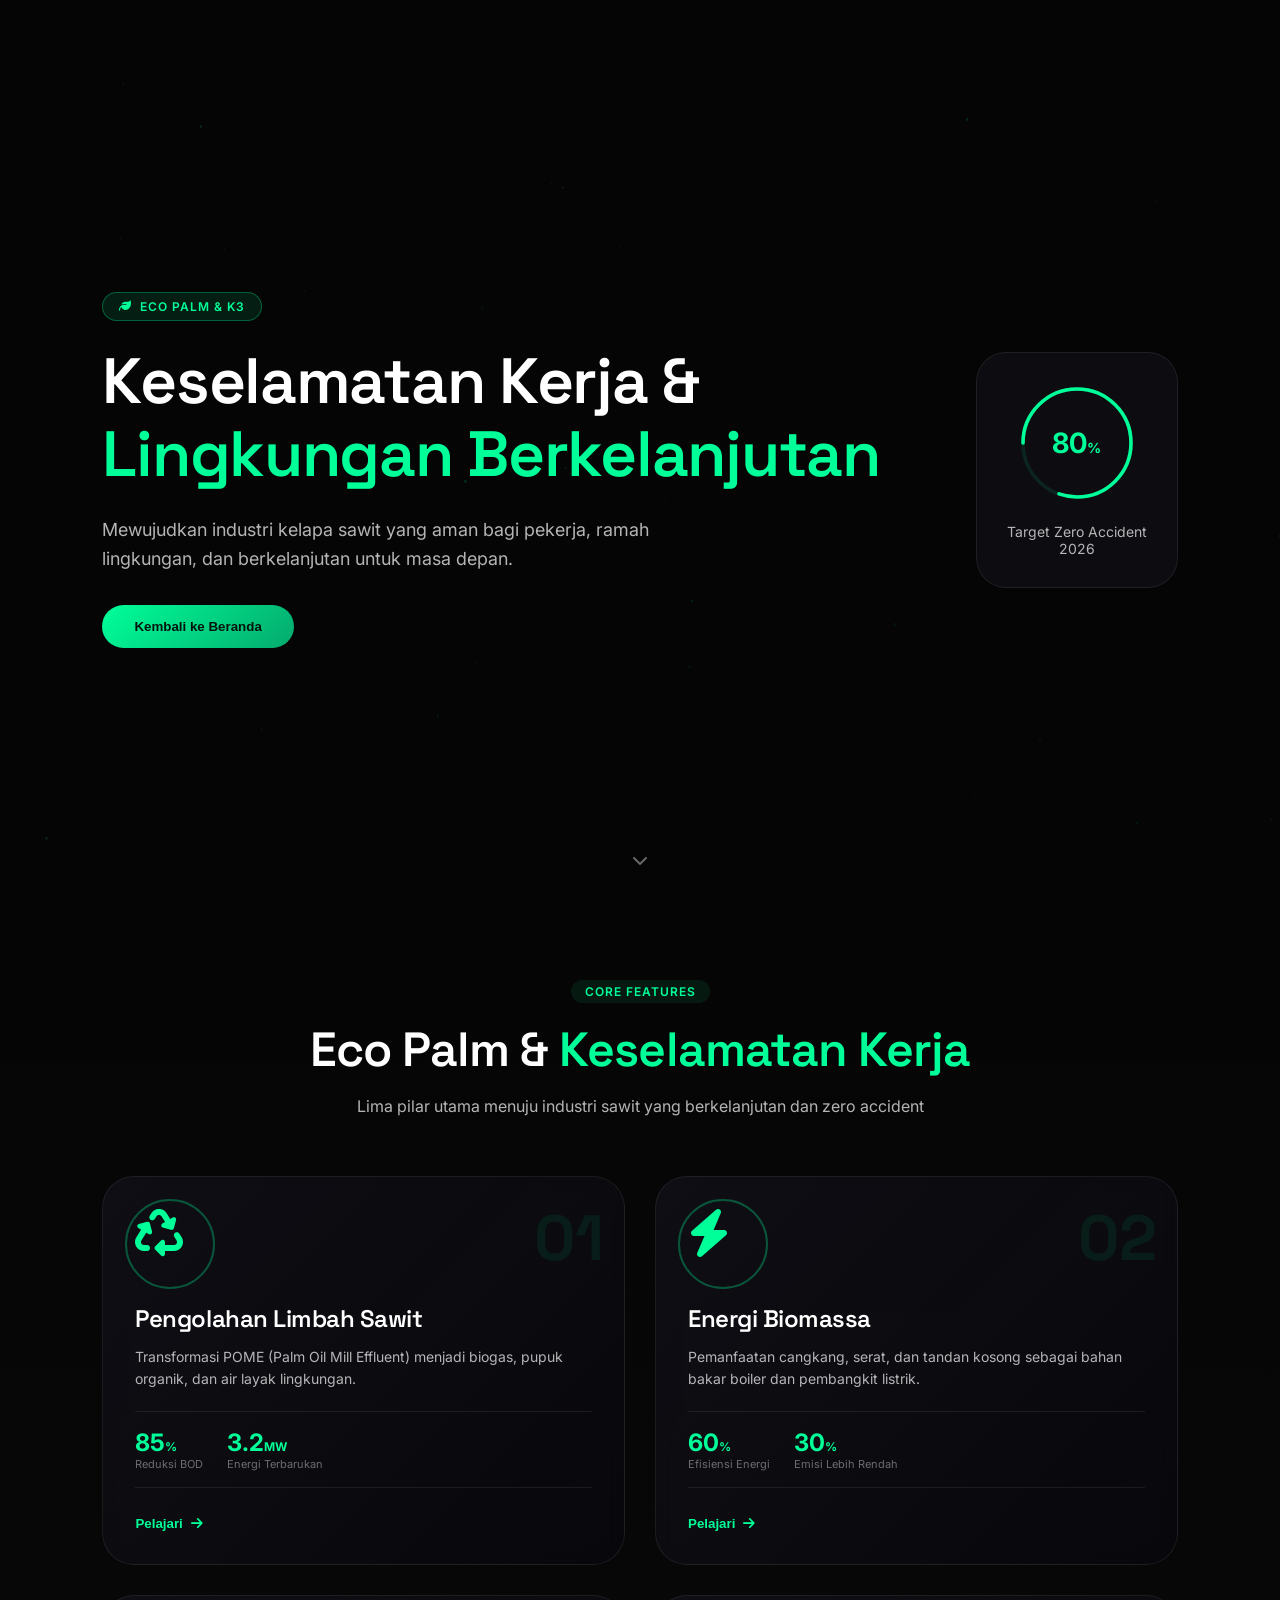
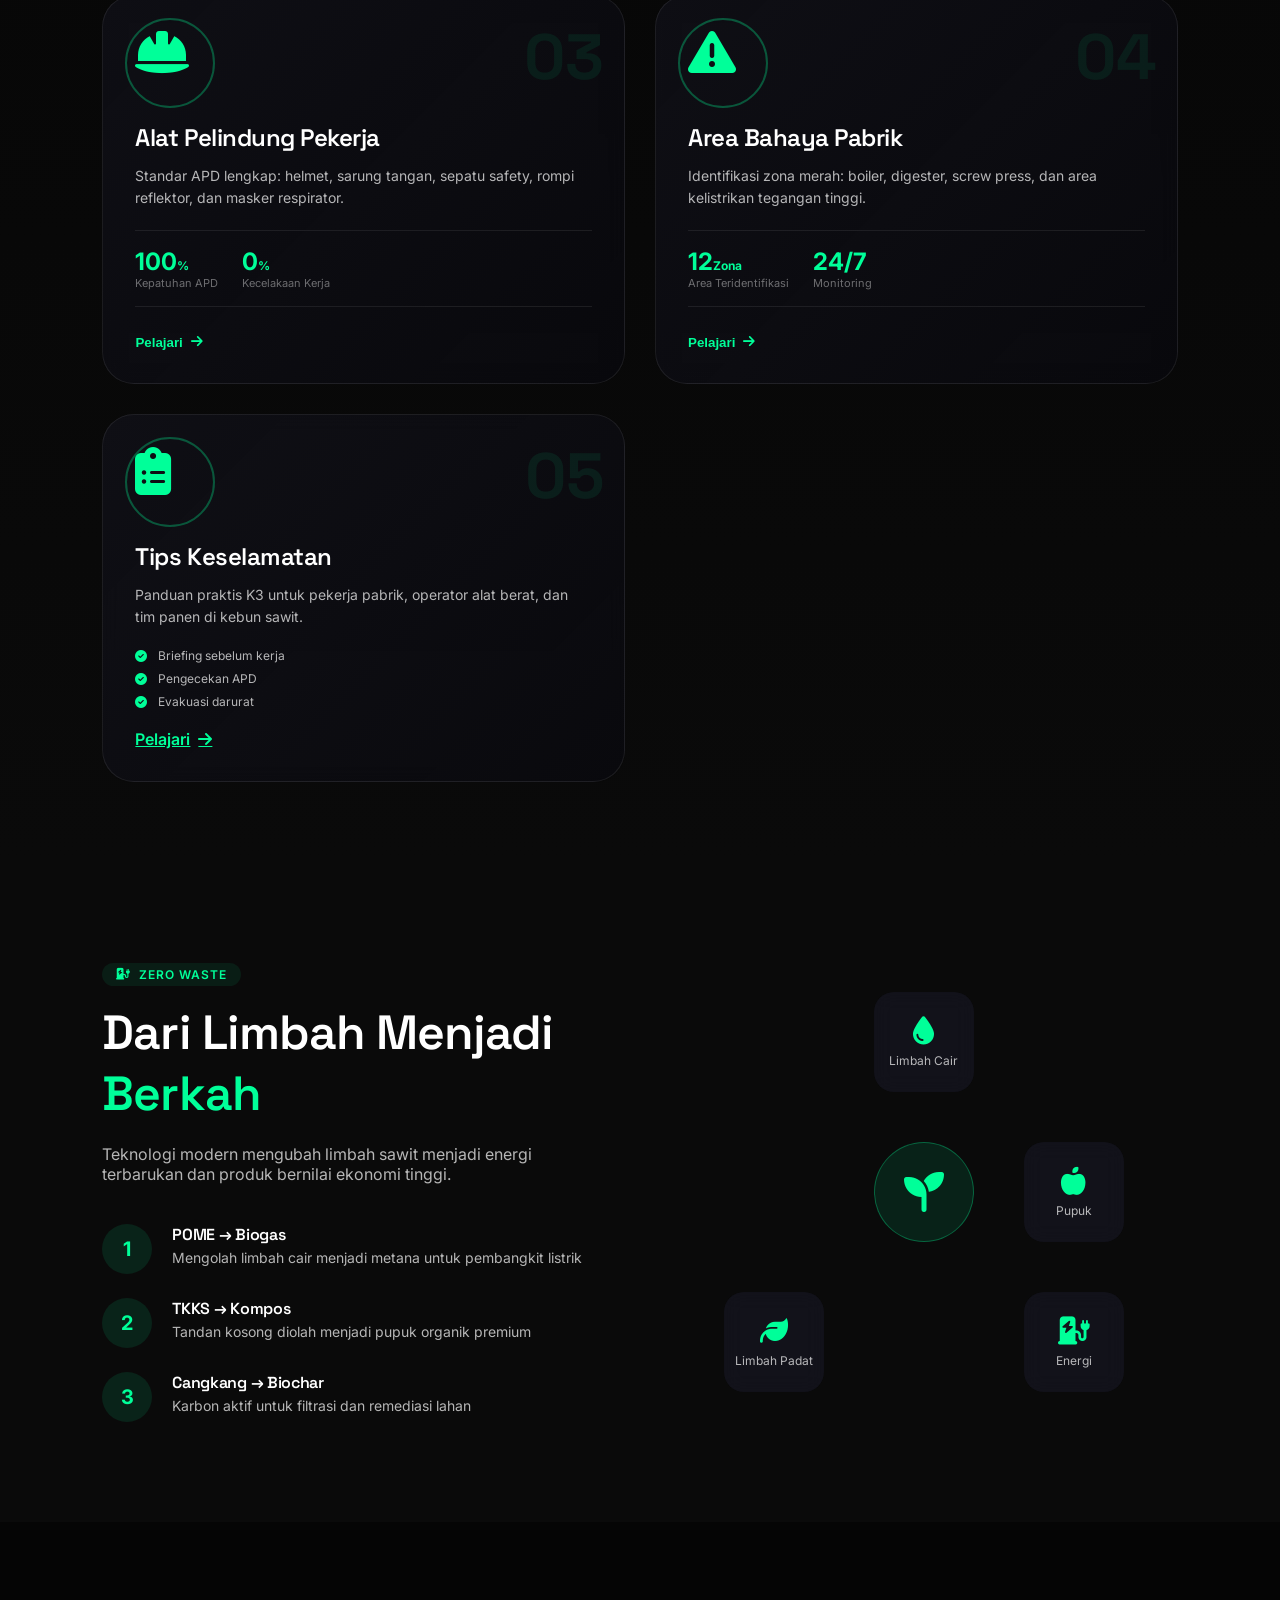
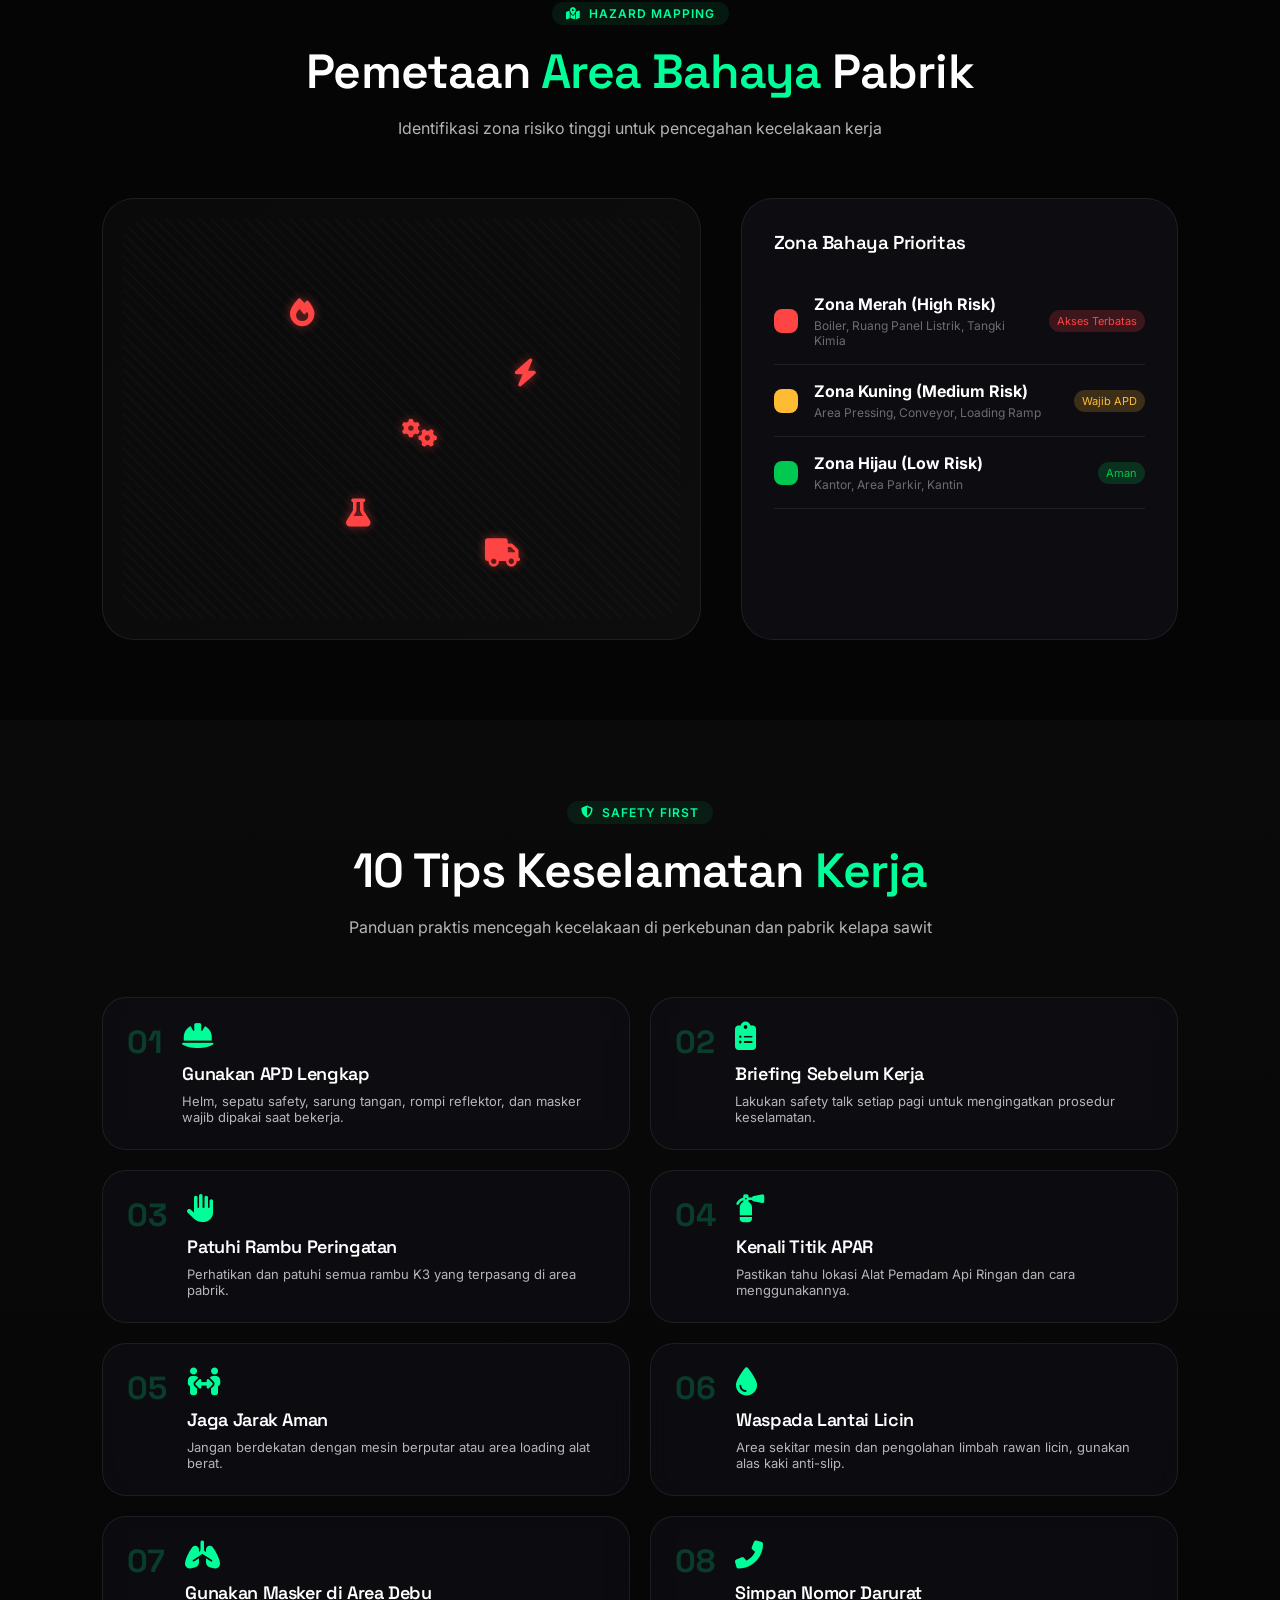
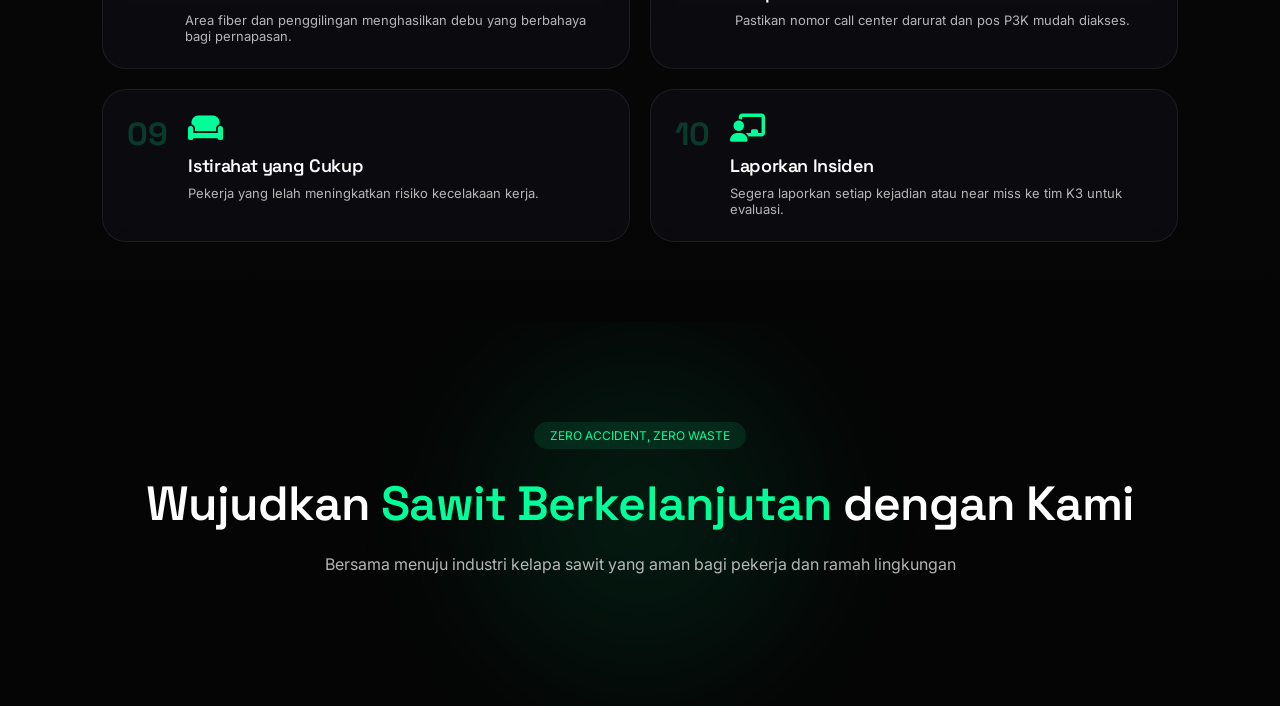
==== commit 227744c5: "menambahkan fitur" ====
--- a/eco-k3.html
+++ b/eco-k3.html
@@ -10,31 +10,6 @@
 </head>
 <body>
 
-    <!-- ==================== NAVIGASI ==================== -->
-    <nav>
-        <div class="nav-container">
-            <div class="logo">
-                <a href="index.html">PalmInsight</a>
-            </div>
-            <ul class="nav-menu" id="navMenu">
-                <li><a href="index.html">Home</a></li>
-                <li><a href="process.html">Process</a></li>
-                <li><a href="#" class="active">Eco & K3</a></li>
-                <li><a href="#">Sustainability</a></li>
-                <li><a href="#">Contact</a></li>
-            </ul>
-            <div class="nav-right">
-                <button class="signin-btn"><a href="#">Dashboard</a></button>
-                <div class="menu-toggle" id="mobileMenuToggle">
-                    <span></span>
-                    <span></span>
-                    <span></span>
-                </div>
-            </div>
-        </div>
-    </nav>
-
-    <!-- ==================== HERO SECTION ==================== -->
     <section class="hero-eco">
         <div class="hero-bg-particles" id="particles"></div>
         <div class="hero-content">
@@ -45,12 +20,11 @@
                 <h1>Keselamatan Kerja & <span class="highlight">Lingkungan Berkelanjutan</span></h1>
                 <p>Mewujudkan industri kelapa sawit yang aman bagi pekerja, ramah lingkungan, dan berkelanjutan untuk masa depan.</p>
                 <div class="hero-buttons">
-                    <button class="btn-primary" id="scrollToContent">
-                        <i class="fas fa-arrow-down"></i> Explore Fitur
-                    </button>
-                    <button class="btn-secondary">
-                        <i class="fas fa-file-alt"></i> Panduan K3
-                    </button>
+                    <a href="index.html">
+                        <button class="btn-primary">
+                            Kembali ke Beranda
+                        </button>
+                    </a>
                 </div>
             </div>
             <div class="hero-stats-card animate-up delay-1">
@@ -69,7 +43,6 @@
         </div>
     </section>
 
-    <!-- ==================== 5 FITUR UTAMA (GRID MODERN) ==================== -->
     <section class="features-grid-section">
         <div class="section-header">
             <span class="section-tag">CORE FEATURES</span>
@@ -78,7 +51,6 @@
         </div>
 
         <div class="features-grid">
-            <!-- Card 1: Pengolahan Limbah Sawit -->
             <div class="feature-card-large animate-on-scroll" data-feature="1">
                 <div class="card-glow"></div>
                 <div class="card-icon">
@@ -106,7 +78,6 @@
                 <div class="card-bg-pattern"></div>
             </div>
 
-            <!-- Card 2: Energi Biomassa -->
             <div class="feature-card-large animate-on-scroll delay-1" data-feature="2">
                 <div class="card-glow"></div>
                 <div class="card-icon">
@@ -134,7 +105,6 @@
                 <div class="card-bg-pattern"></div>
             </div>
 
-            <!-- Card 3: Alat Pelindung Pekerja -->
             <div class="feature-card-large animate-on-scroll delay-2" data-feature="3">
                 <div class="card-glow"></div>
                 <div class="card-icon">
@@ -162,7 +132,6 @@
                 <div class="card-bg-pattern"></div>
             </div>
 
-            <!-- Card 4: Area Bahaya Pabrik -->
             <div class="feature-card-large animate-on-scroll delay-3" data-feature="4">
                 <div class="card-glow"></div>
                 <div class="card-icon">
@@ -190,7 +159,6 @@
                 <div class="card-bg-pattern"></div>
             </div>
 
-            <!-- Card 5: Tips Keselamatan -->
             <div class="feature-card-large animate-on-scroll delay-4" data-feature="5">
                 <div class="card-glow"></div>
                 <div class="card-icon">
@@ -206,16 +174,15 @@
                         <span><i class="fas fa-check-circle"></i> Pengecekan APD</span>
                         <span><i class="fas fa-check-circle"></i> Evakuasi darurat</span>
                     </div>
-                    <button class="card-learn-more" data-modal="modal5">
+                    <a href="keselamatan.html" class="card-learn-more">
                         Pelajari <i class="fas fa-arrow-right"></i>
-                    </button>
+                    </a>
                 </div>
                 <div class="card-bg-pattern"></div>
             </div>
         </div>
     </section>
 
-    <!-- ==================== SECTION: INOVASI LINGKUNGAN ==================== -->
     <section class="innovation-section">
         <div class="innovation-container">
             <div class="innovation-left animate-on-scroll">
@@ -272,7 +239,6 @@
         </div>
     </section>
 
-    <!-- ==================== SECTION: AREA BAHAYA (ZONA MAP) ==================== -->
     <section class="danger-zone-section">
         <div class="section-header">
             <span class="section-tag"><i class="fas fa-map-marked-alt"></i> HAZARD MAPPING</span>
@@ -336,7 +302,6 @@
         </div>
     </section>
 
-    <!-- ==================== SECTION: TIPS KESELAMATAN (INTERAKTIF) ==================== -->
     <section class="safety-tips-section">
         <div class="section-header">
             <span class="section-tag"><i class="fas fa-shield-alt"></i> SAFETY FIRST</span>
@@ -428,132 +393,14 @@
         </div>
     </section>
 
-    <!-- ==================== CTA ==================== -->
     <section class="cta-eco">
         <div class="cta-glow"></div>
         <div class="cta-content animate-on-scroll">
             <span class="cta-tag">ZERO ACCIDENT, ZERO WASTE</span>
             <h2>Wujudkan <span class="highlight">Sawit Berkelanjutan</span> dengan Kami</h2>
             <p>Bersama menuju industri kelapa sawit yang aman bagi pekerja dan ramah lingkungan</p>
-            <div class="cta-buttons">
-                <button class="btn-primary">Download Panduan K3</button>
-                <button class="btn-secondary">Konsultasi Sekarang</button>
-            </div>
-        </div>
-    </section>
-
-    <!-- ==================== FOOTER ==================== -->
-    <footer class="footer">
-        <div class="footer-line"></div>
-        <div class="footer-container">
-            <div class="footer-brand">
-                <h2>PalmInsight</h2>
-                <p>Platform digital untuk pengelolaan perkebunan kelapa sawit yang aman, modern, dan berkelanjutan.</p>
-            </div>
-            <div class="footer-links">
-                <h3>Eco & K3</h3>
-                <a href="#">Pengolahan Limbah</a>
-                <a href="#">Energi Biomassa</a>
-                <a href="#">Standar APD</a>
-                <a href="#">Panduan K3</a>
-            </div>
-            <div class="footer-links">
-                <h3>Resources</h3>
-                <a href="#">Sertifikasi ISPO</a>
-                <a href="#">RSPO</a>
-                <a href="#">Sustainability Report</a>
-            </div>
-            <div class="footer-social">
-                <h3>Follow Us</h3>
-                <div class="social-icons">
-                    <a href="#"><i class="fab fa-linkedin-in"></i></a>
-                    <a href="#"><i class="fab fa-twitter"></i></a>
-                    <a href="#"><i class="fab fa-instagram"></i></a>
-                    <a href="#"><i class="fab fa-youtube"></i></a>
-                </div>
-            </div>
-        </div>
-        <div class="footer-bottom">
-            <p>© 2026 PalmInsight. All Rights Reserved | Mendukung Sawit Berkelanjutan & Zero Accident</p>
-        </div>
-    </footer>
-
-    <!-- Modal untuk detail fitur -->
-    <div class="modal" id="modal1">
-        <div class="modal-content">
-            <span class="modal-close">&times;</span>
-            <i class="fas fa-recycle modal-icon"></i>
-            <h2>Pengolahan Limbah Sawit</h2>
-            <p>Limbah cair POME diolah melalui sistem kolam anaerobik dan aerobik menghasilkan biogas sebagai sumber energi. Limbah padat TKKS dikomposkan menjadi pupuk organik berkualitas tinggi yang dapat digunakan kembali ke kebun sawit.</p>
-            <ul>
-                <li><i class="fas fa-check-circle"></i> Reduksi BOD hingga 85%</li>
-                <li><i class="fas fa-check-circle"></i> Produksi biogas 28 m³/ton TBS</li>
-                <li><i class="fas fa-check-circle"></i> Pupuk organik 500 kg/ha/tahun</li>
-            </ul>
-        </div>
-    </div>
-
-    <div class="modal" id="modal2">
-        <div class="modal-content">
-            <span class="modal-close">&times;</span>
-            <i class="fas fa-bolt modal-icon"></i>
-            <h2>Energi Biomassa</h2>
-            <p>Cangkang sawit, serat, dan tandan kosong digunakan sebagai bahan bakar boiler untuk menghasilkan uap dan listrik, mengurangi ketergantungan pada bahan bakar fosil.</p>
-            <ul>
-                <li><i class="fas fa-check-circle"></i> Nilai kalor 4.200 kcal/kg (cangkang)</li>
-                <li><i class="fas fa-check-circle"></i> Suplai listrik 3-5 MW/pabrik</li>
-                <li><i class="fas fa-check-circle"></i> Penurunan emisi CO₂ 30-40%</li>
-            </ul>
-        </div>
-    </div>
-
-    <div class="modal" id="modal3">
-        <div class="modal-content">
-            <span class="modal-close">&times;</span>
-            <i class="fas fa-helmet-safety modal-icon"></i>
-            <h2>Alat Pelindung Pekerja</h2>
-            <p>Standar APD lengkap sesuai regulasi K3 untuk seluruh pekerja di area perkebunan dan pabrik pengolahan sawit.</p>
-            <ul>
-                <li><i class="fas fa-check-circle"></i> Safety Helmet (SNI)</li>
-                <li><i class="fas fa-check-circle"></i> Safety Shoes anti-slip & anti-penetrasi</li>
-                <li><i class="fas fa-check-circle"></i> Sarung tangan tahan panas & kimia</li>
-                <li><i class="fas fa-check-circle"></i> Rompi reflektor high-visibility</li>
-                <li><i class="fas fa-check-circle"></i> Masker N95 untuk area debu</li>
-            </ul>
-        </div>
-    </div>
-
-    <div class="modal" id="modal4">
-        <div class="modal-content">
-            <span class="modal-close">&times;</span>
-            <i class="fas fa-triangle-exclamation modal-icon"></i>
-            <h2>Area Bahaya Pabrik</h2>
-            <p>Identifikasi dan pemetaan zona berisiko tinggi di pabrik kelapa sawit untuk pencegahan kecelakaan kerja.</p>
-            <ul>
-                <li><i class="fas fa-check-circle"></i> Area Boiler (suhu tinggi, risiko ledakan)</li>
-                <li><i class="fas fa-check-circle"></i> Area Digester & Pressing (mesin berputar)</li>
-                <li><i class="fas fa-check-circle"></i> Ruang Panel Listrik (tegangan tinggi)</li>
-                <li><i class="fas fa-check-circle"></i> Tangki & Pipa Kimia (bahan korosif)</li>
-                <li><i class="fas fa-check-circle"></i> Loading Ramp (alat berat bergerak)</li>
-            </ul>
-        </div>
-    </div>
-
-    <div class="modal" id="modal5">
-        <div class="modal-content">
-            <span class="modal-close">&times;</span>
-            <i class="fas fa-clipboard-list modal-icon"></i>
-            <h2>Tips Keselamatan Kerja</h2>
-            <p>10 tips praktis untuk mencegah kecelakaan di lingkungan kerja perkebunan dan pabrik sawit.</p>
-            <ul>
-                <li><i class="fas fa-check-circle"></i> Lakukan safety briefing setiap hari</li>
-                <li><i class="fas fa-check-circle"></i> Periksa APD sebelum digunakan</li>
-                <li><i class="fas fa-check-circle"></i> Patuhi rambu dan prosedur K3</li>
-                <li><i class="fas fa-check-circle"></i> Kenali rute evakuasi darurat</li>
-                <li><i class="fas fa-check-circle"></i> Laporkan setiap insiden atau near miss</li>
-            </ul>
-        </div>
-    </div>
+        </div>
+    </section>
 
     <script src="js/eco-k3.js"></script>
 </body>
--- a/css/eco-k3.css
+++ b/css/eco-k3.css
@@ -1,4 +1,3 @@
-/* ==================== RESET & VARIABLES ==================== */
 * {
     margin: 0;
     padding: 0;
@@ -1046,4 +1045,4 @@
     .hero-text h1 { font-size: 28px; }
     .card-stats { flex-direction: column; gap: 12px; }
     .tip-card { flex-direction: column; text-align: center; align-items: center; }
-}+} 
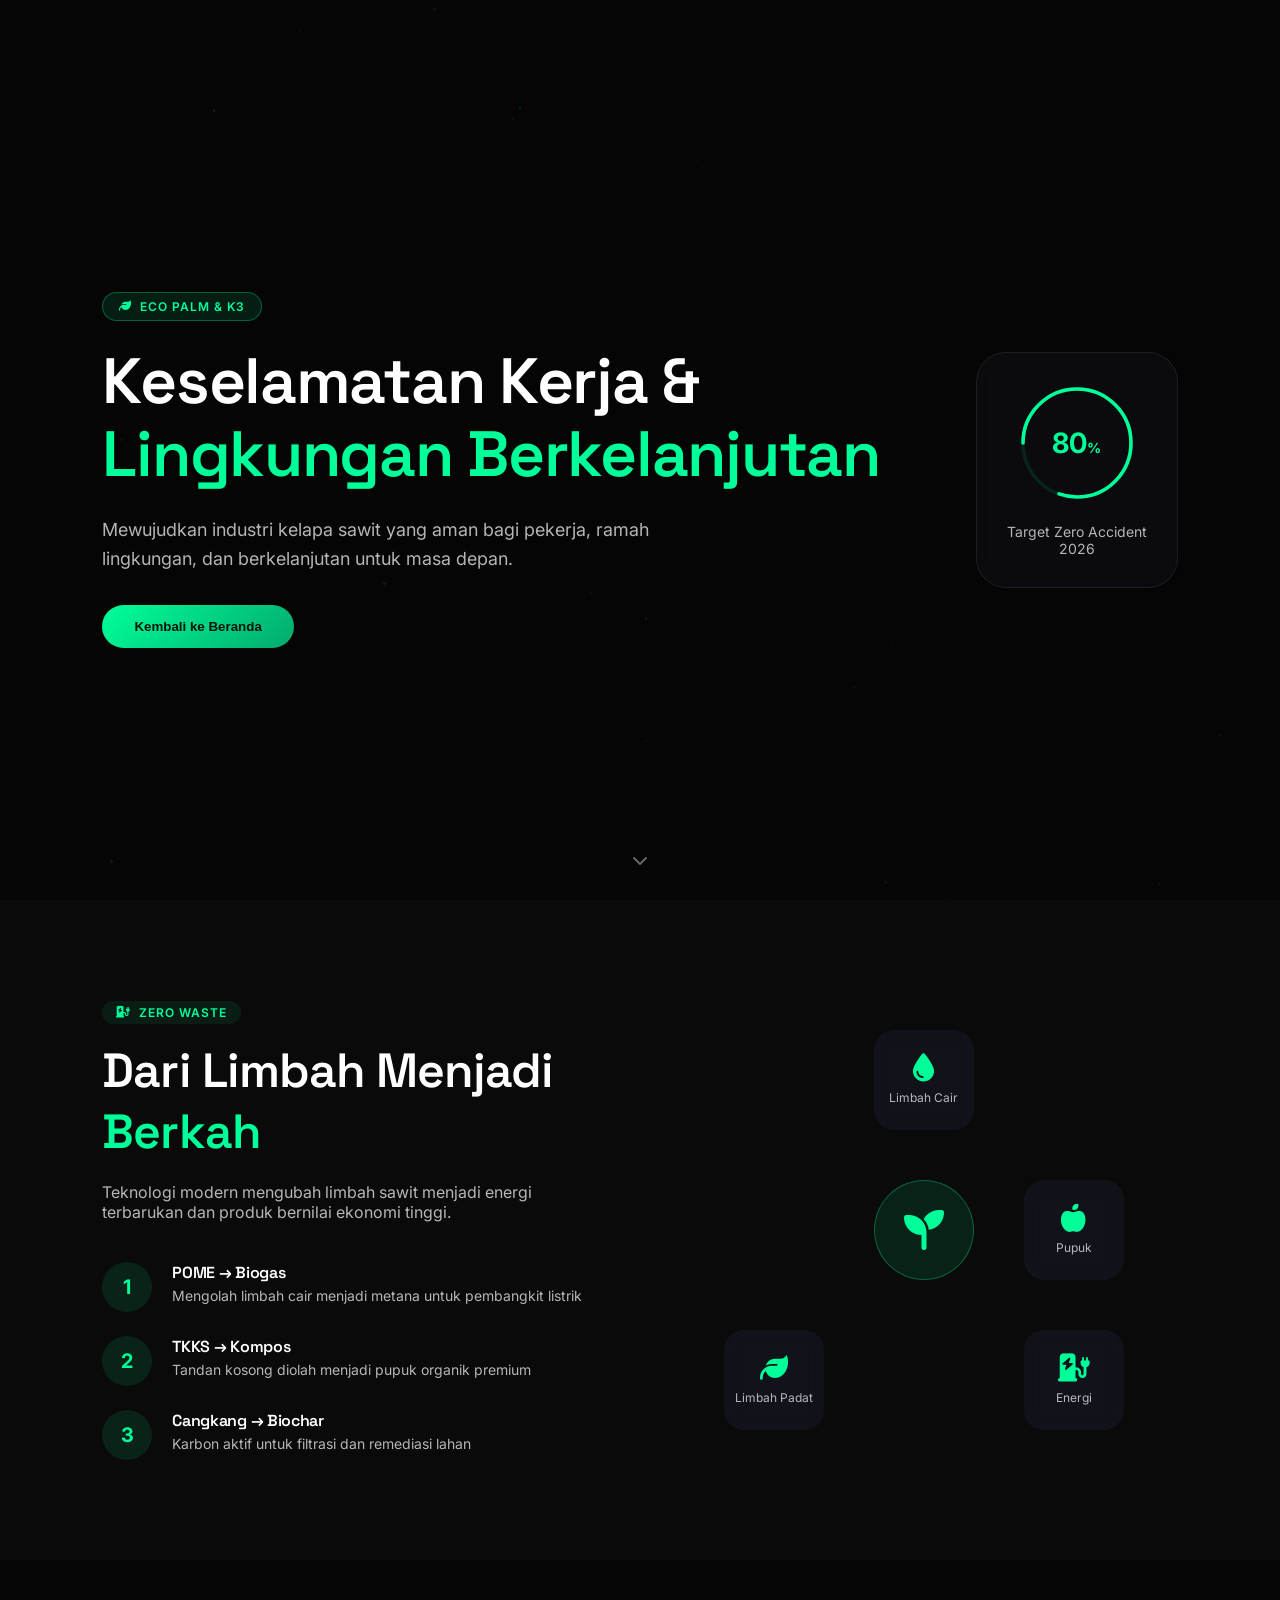
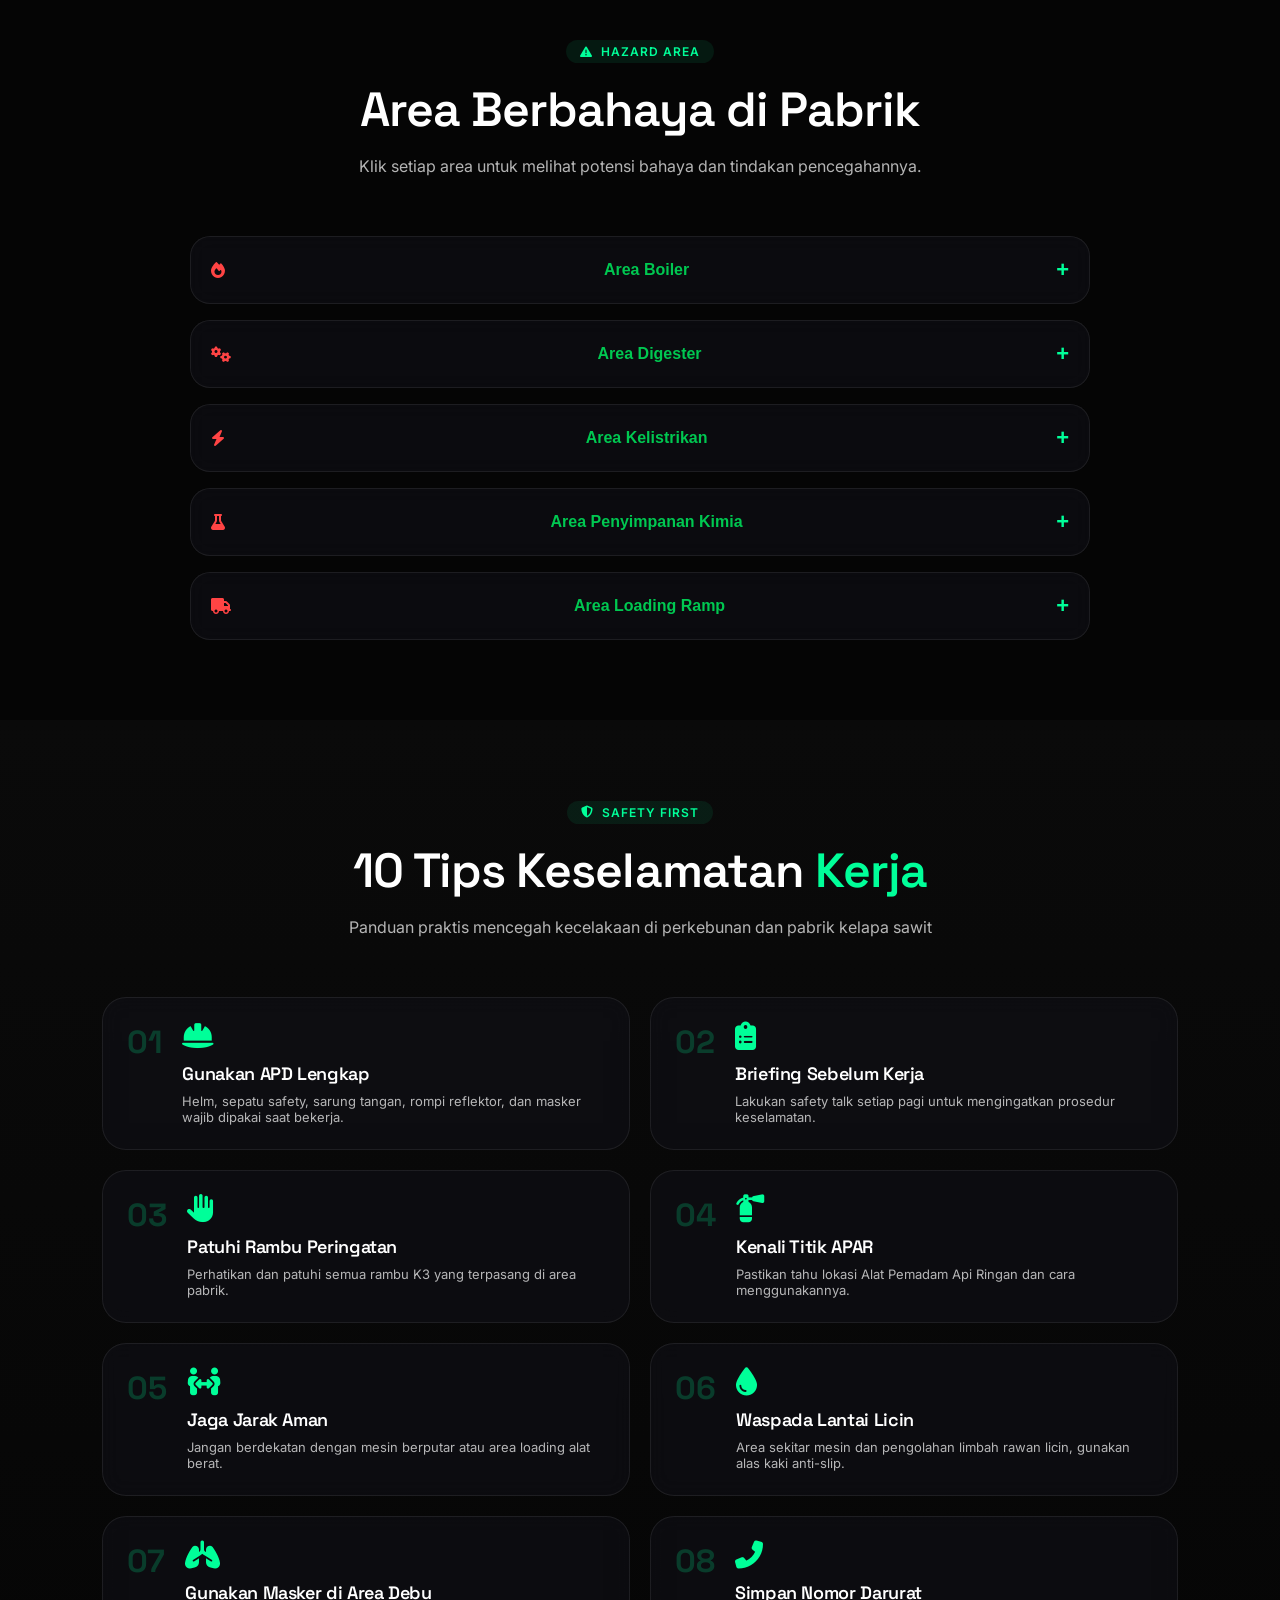
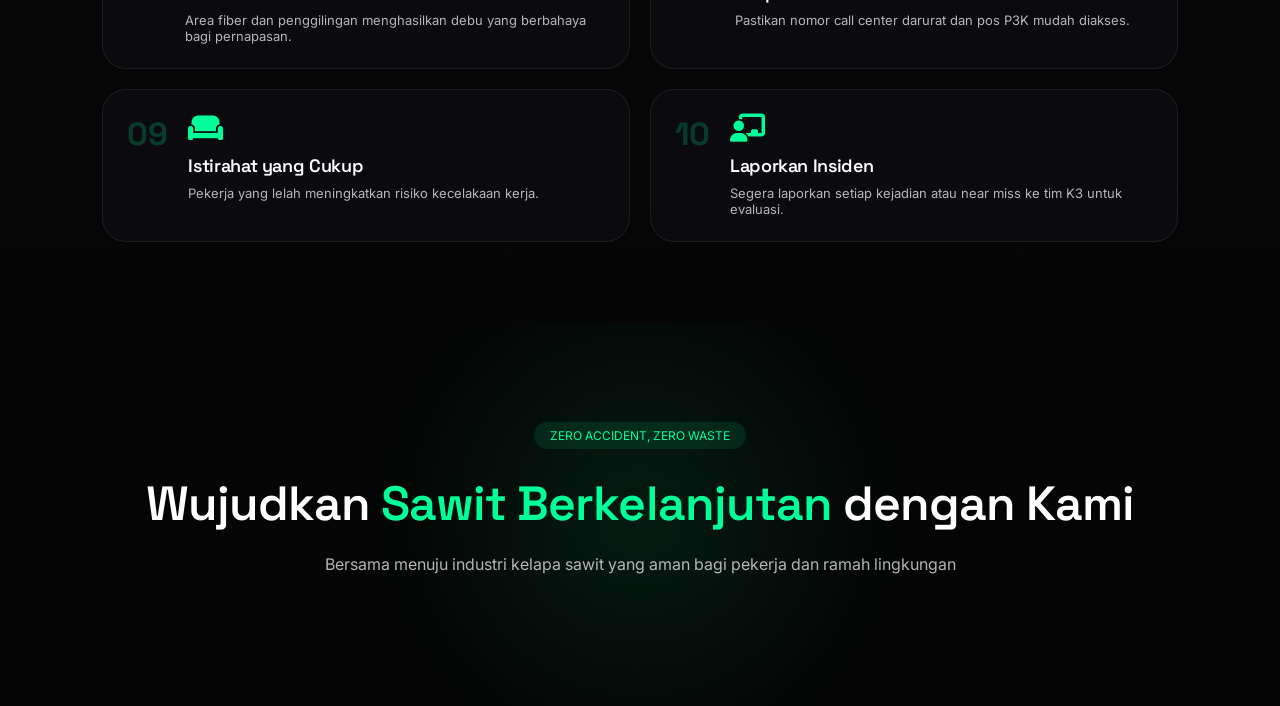
==== commit d24b6526: "menambahan file smart-monitor" ====
--- a/eco-k3.html
+++ b/eco-k3.html
@@ -43,146 +43,6 @@
         </div>
     </section>
 
-    <section class="features-grid-section">
-        <div class="section-header">
-            <span class="section-tag">CORE FEATURES</span>
-            <h2>Eco Palm & <span class="highlight">Keselamatan Kerja</span></h2>
-            <p>Lima pilar utama menuju industri sawit yang berkelanjutan dan zero accident</p>
-        </div>
-
-        <div class="features-grid">
-            <div class="feature-card-large animate-on-scroll" data-feature="1">
-                <div class="card-glow"></div>
-                <div class="card-icon">
-                    <i class="fas fa-recycle"></i>
-                    <div class="icon-ring"></div>
-                </div>
-                <div class="card-content">
-                    <span class="card-number">01</span>
-                    <h3>Pengolahan Limbah Sawit</h3>
-                    <p>Transformasi POME (Palm Oil Mill Effluent) menjadi biogas, pupuk organik, dan air layak lingkungan.</p>
-                    <div class="card-stats">
-                        <div class="stat-item">
-                            <span class="stat-value">85<small>%</small></span>
-                            <span class="stat-label">Reduksi BOD</span>
-                        </div>
-                        <div class="stat-item">
-                            <span class="stat-value">3.2<small>MW</small></span>
-                            <span class="stat-label">Energi Terbarukan</span>
-                        </div>
-                    </div>
-                    <button class="card-learn-more" data-modal="modal1">
-                        Pelajari <i class="fas fa-arrow-right"></i>
-                    </button>
-                </div>
-                <div class="card-bg-pattern"></div>
-            </div>
-
-            <div class="feature-card-large animate-on-scroll delay-1" data-feature="2">
-                <div class="card-glow"></div>
-                <div class="card-icon">
-                    <i class="fas fa-bolt"></i>
-                    <div class="icon-ring"></div>
-                </div>
-                <div class="card-content">
-                    <span class="card-number">02</span>
-                    <h3>Energi Biomassa</h3>
-                    <p>Pemanfaatan cangkang, serat, dan tandan kosong sebagai bahan bakar boiler dan pembangkit listrik.</p>
-                    <div class="card-stats">
-                        <div class="stat-item">
-                            <span class="stat-value">60<small>%</small></span>
-                            <span class="stat-label">Efisiensi Energi</span>
-                        </div>
-                        <div class="stat-item">
-                            <span class="stat-value">30<small>%</small></span>
-                            <span class="stat-label">Emisi Lebih Rendah</span>
-                        </div>
-                    </div>
-                    <button class="card-learn-more" data-modal="modal2">
-                        Pelajari <i class="fas fa-arrow-right"></i>
-                    </button>
-                </div>
-                <div class="card-bg-pattern"></div>
-            </div>
-
-            <div class="feature-card-large animate-on-scroll delay-2" data-feature="3">
-                <div class="card-glow"></div>
-                <div class="card-icon">
-                    <i class="fas fa-helmet-safety"></i>
-                    <div class="icon-ring"></div>
-                </div>
-                <div class="card-content">
-                    <span class="card-number">03</span>
-                    <h3>Alat Pelindung Pekerja</h3>
-                    <p>Standar APD lengkap: helmet, sarung tangan, sepatu safety, rompi reflektor, dan masker respirator.</p>
-                    <div class="card-stats">
-                        <div class="stat-item">
-                            <span class="stat-value">100<small>%</small></span>
-                            <span class="stat-label">Kepatuhan APD</span>
-                        </div>
-                        <div class="stat-item">
-                            <span class="stat-value">0<small>%</small></span>
-                            <span class="stat-label">Kecelakaan Kerja</span>
-                        </div>
-                    </div>
-                    <button class="card-learn-more" data-modal="modal3">
-                        Pelajari <i class="fas fa-arrow-right"></i>
-                    </button>
-                </div>
-                <div class="card-bg-pattern"></div>
-            </div>
-
-            <div class="feature-card-large animate-on-scroll delay-3" data-feature="4">
-                <div class="card-glow"></div>
-                <div class="card-icon">
-                    <i class="fas fa-triangle-exclamation"></i>
-                    <div class="icon-ring"></div>
-                </div>
-                <div class="card-content">
-                    <span class="card-number">04</span>
-                    <h3>Area Bahaya Pabrik</h3>
-                    <p>Identifikasi zona merah: boiler, digester, screw press, dan area kelistrikan tegangan tinggi.</p>
-                    <div class="card-stats">
-                        <div class="stat-item">
-                            <span class="stat-value">12<small>Zona</small></span>
-                            <span class="stat-label">Area Teridentifikasi</span>
-                        </div>
-                        <div class="stat-item">
-                            <span class="stat-value">24/7<small></small></span>
-                            <span class="stat-label">Monitoring</span>
-                        </div>
-                    </div>
-                    <button class="card-learn-more" data-modal="modal4">
-                        Pelajari <i class="fas fa-arrow-right"></i>
-                    </button>
-                </div>
-                <div class="card-bg-pattern"></div>
-            </div>
-
-            <div class="feature-card-large animate-on-scroll delay-4" data-feature="5">
-                <div class="card-glow"></div>
-                <div class="card-icon">
-                    <i class="fas fa-clipboard-list"></i>
-                    <div class="icon-ring"></div>
-                </div>
-                <div class="card-content">
-                    <span class="card-number">05</span>
-                    <h3>Tips Keselamatan</h3>
-                    <p>Panduan praktis K3 untuk pekerja pabrik, operator alat berat, dan tim panen di kebun sawit.</p>
-                    <div class="safety-tips-preview">
-                        <span><i class="fas fa-check-circle"></i> Briefing sebelum kerja</span>
-                        <span><i class="fas fa-check-circle"></i> Pengecekan APD</span>
-                        <span><i class="fas fa-check-circle"></i> Evakuasi darurat</span>
-                    </div>
-                    <a href="keselamatan.html" class="card-learn-more">
-                        Pelajari <i class="fas fa-arrow-right"></i>
-                    </a>
-                </div>
-                <div class="card-bg-pattern"></div>
-            </div>
-        </div>
-    </section>
-
     <section class="innovation-section">
         <div class="innovation-container">
             <div class="innovation-left animate-on-scroll">
@@ -240,65 +100,91 @@
     </section>
 
     <section class="danger-zone-section">
-        <div class="section-header">
-            <span class="section-tag"><i class="fas fa-map-marked-alt"></i> HAZARD MAPPING</span>
-            <h2>Pemetaan <span class="highlight">Area Bahaya</span> Pabrik</h2>
-            <p>Identifikasi zona risiko tinggi untuk pencegahan kecelakaan kerja</p>
-        </div>
-
-        <div class="zone-container">
-            <div class="zone-map animate-on-scroll">
-                <div class="map-placeholder">
-                    <div class="zone-marker marker-1" data-zone="boiler">
-                        <i class="fas fa-fire"></i>
-                        <span class="zone-tooltip">Area Boiler<br>Suhu tinggi, risiko ledakan</span>
-                    </div>
-                    <div class="zone-marker marker-2" data-zone="digester">
-                        <i class="fas fa-cogs"></i>
-                        <span class="zone-tooltip">Area Digester<br>Mesin berputar, jepit</span>
-                    </div>
-                    <div class="zone-marker marker-3" data-zone="electrical">
-                        <i class="fas fa-bolt"></i>
-                        <span class="zone-tooltip">Area Kelistrikan<br>Tegangan tinggi</span>
-                    </div>
-                    <div class="zone-marker marker-4" data-zone="chemical">
-                        <i class="fas fa-flask"></i>
-                        <span class="zone-tooltip">Area Kimia<br>Bahan berbahaya</span>
-                    </div>
-                    <div class="zone-marker marker-5" data-zone="loading">
-                        <i class="fas fa-truck"></i>
-                        <span class="zone-tooltip">Area Loading<br>Alat berat bergerak</span>
-                    </div>
-                    <div class="zone-grid"></div>
-                </div>
-            </div>
-            <div class="zone-list animate-on-scroll delay-1">
-                <h3>Zona Bahaya Prioritas</h3>
-                <div class="zone-item">
-                    <div class="zone-color red"></div>
-                    <div class="zone-info">
-                        <strong>Zona Merah (High Risk)</strong>
-                        <p>Boiler, Ruang Panel Listrik, Tangki Kimia</p>
-                    </div>
-                    <span class="zone-status danger">Akses Terbatas</span>
-                </div>
-                <div class="zone-item">
-                    <div class="zone-color yellow"></div>
-                    <div class="zone-info">
-                        <strong>Zona Kuning (Medium Risk)</strong>
-                        <p>Area Pressing, Conveyor, Loading Ramp</p>
-                    </div>
-                    <span class="zone-status warning">Wajib APD</span>
-                </div>
-                <div class="zone-item">
-                    <div class="zone-color green"></div>
-                    <div class="zone-info">
-                        <strong>Zona Hijau (Low Risk)</strong>
-                        <p>Kantor, Area Parkir, Kantin</p>
-                    </div>
-                    <span class="zone-status safe">Aman</span>
-                </div>
-            </div>
+        <div class="section-header animate-on-scroll">
+            <span class="section-tag">
+                <i class="fas fa-triangle-exclamation"></i>
+                HAZARD AREA
+            </span>
+
+            <h2>Area Berbahaya di Pabrik</h2>
+
+            <p>
+                Klik setiap area untuk melihat potensi bahaya
+                dan tindakan pencegahannya.
+            </p>
+        </div>
+
+        <div class="hazard-list">
+
+            <div class="hazard-item animate-on-scroll">
+                <button class="hazard-btn">
+                    <i class="fas fa-fire"></i>
+                    Area Boiler
+                    <span>+</span>
+                </button>
+
+                <div class="hazard-content">
+                    Area boiler memiliki suhu dan tekanan sangat tinggi
+                    sehingga berisiko menyebabkan luka bakar,
+                    ledakan uap, dan kebakaran.
+                </div>
+            </div>
+
+            <div class="hazard-item animate-on-scroll">
+                <button class="hazard-btn">
+                    <i class="fas fa-cogs"></i>
+                    Area Digester
+                    <span>+</span>
+                </button>
+
+                <div class="hazard-content">
+                    Mesin berputar dapat menyebabkan
+                    tangan atau pakaian terjepit apabila
+                    prosedur kerja tidak dipatuhi.
+                </div>
+            </div>
+
+            <div class="hazard-item animate-on-scroll">
+                <button class="hazard-btn">
+                    <i class="fas fa-bolt"></i>
+                    Area Kelistrikan
+                    <span>+</span>
+                </button>
+
+                <div class="hazard-content">
+                    Tegangan tinggi berpotensi menyebabkan
+                    sengatan listrik dan kebakaran.
+                </div>
+            </div>
+
+            <div class="hazard-item animate-on-scroll">
+                <button class="hazard-btn">
+                    <i class="fas fa-flask"></i>
+                    Area Penyimpanan Kimia
+                    <span>+</span>
+                </button>
+
+                <div class="hazard-content">
+                    Paparan bahan kimia dapat menyebabkan
+                    iritasi kulit, gangguan pernapasan,
+                    dan pencemaran lingkungan.
+                </div>
+            </div>
+
+            <div class="hazard-item animate-on-scroll">
+                <button class="hazard-btn">
+                    <i class="fas fa-truck"></i>
+                    Area Loading Ramp
+                    <span>+</span>
+                </button>
+
+                <div class="hazard-content">
+                    Aktivitas alat berat dan kendaraan
+                    meningkatkan risiko tertabrak
+                    atau tertimpa muatan.
+                </div>
+            </div>
+
         </div>
     </section>
 
--- a/css/eco-k3.css
+++ b/css/eco-k3.css
@@ -54,8 +54,16 @@
     transition: var(--transition);
 }
 
+.nav-container,
+.hero-content,
+.step,
+.tip-card,
+.hero-buttons,
+.nav-right{
+    display:flex;
+}
+
 .nav-container {
-    display: flex;
     justify-content: space-between;
     align-items: center;
 }
@@ -90,7 +98,6 @@
 }
 
 .nav-right {
-    display: flex;
     align-items: center;
     gap: 15px;
 }
@@ -147,7 +154,6 @@
 }
 
 .hero-content {
-    display: flex;
     align-items: center;
     justify-content: space-between;
     max-width: 1400px;
@@ -161,19 +167,24 @@
     flex: 1;
 }
 
+.hero-tag,
+.section-tag,
+.cta-tag{
+    display:inline-flex;
+    align-items:center;
+    gap:8px;
+    border-radius:40px;
+    font-size:12px;
+    color:var(--primary);
+}
+
 .hero-tag {
-    display: inline-flex;
-    align-items: center;
-    gap: 8px;
-    padding: 6px 16px;
-    background: rgba(0, 255, 153, 0.1);
-    border: 1px solid rgba(0, 255, 153, 0.3);
-    border-radius: 40px;
-    font-size: 12px;
-    font-weight: 600;
-    letter-spacing: 1px;
-    color: var(--primary);
-    margin-bottom: 24px;
+    padding:6px 16px;
+    background:rgba(0,255,153,.1);
+    border:1px solid rgba(0,255,153,.3);
+    font-weight:600;
+    letter-spacing:1px;
+    margin-bottom:24px;
 }
 
 .hero-text h1 {
@@ -182,16 +193,22 @@
     margin-bottom: 24px;
 }
 
+.hero-text p,
+.hero-stats-card p,
+.section-header p,
+.step-text p,
+.tip-content p{
+    color:var(--text-secondary);
+}
+
 .hero-text p {
     font-size: 18px;
-    color: var(--text-secondary);
     line-height: 1.6;
     margin-bottom: 32px;
     max-width: 550px;
 }
 
 .hero-buttons {
-    display: flex;
     gap: 16px;
     flex-wrap: wrap;
 }
@@ -228,13 +245,18 @@
     background: rgba(0, 255, 153, 0.1);
 }
 
+.hero-stats-card,
+.hazard-item,
+.tip-card{
+    background:rgba(20,20,30,.4);
+    backdrop-filter:blur(10px);
+    border:1px solid var(--border-light);
+}
+
 .hero-stats-card {
-    background: rgba(20, 20, 30, 0.5);
-    backdrop-filter: blur(10px);
     border-radius: 30px;
     padding: 30px;
     text-align: center;
-    border: 1px solid var(--border-light);
 }
 
 .stats-ring {
@@ -266,7 +288,6 @@
 
 .hero-stats-card p {
     font-size: 14px;
-    color: var(--text-secondary);
 }
 
 .scroll-indicator {
@@ -283,24 +304,104 @@
     50% { transform: translateX(-50%) translateY(10px); }
 }
 
-/* ==================== SECTION HEADER ==================== */
+
+.hazard-list{
+    max-width:900px;
+    margin:auto;
+    display:flex;
+    flex-direction:column;
+    gap:16px;
+}
+
+.hazard-item{
+    border-radius:20px;
+    overflow:hidden;
+    transition:all .3s ease;
+}
+
+.hazard-item:hover{
+    border-color:rgba(0,255,153,.3);
+    transform:translateX(5px);
+}
+
+.hazard-btn{
+    width:100%;
+    background:none;
+    border:none;
+    color:#00C851;
+    padding:20px;
+    cursor:pointer;
+    display:flex;
+    justify-content:space-between;
+    align-items:center;
+    font-size:16px;
+    font-weight:600;
+}
+
+.hazard-btn i{
+    color:var(--danger);
+    margin-right:12px;
+    animation:hazardPulse 2s infinite;
+}
+
+@keyframes hazardPulse{
+    0%,100%{
+        transform:scale(1);
+    }
+
+    50%{
+        transform:scale(1.15);
+    }
+}
+
+.hazard-content{
+    max-height:0;
+    opacity:0;
+    overflow:hidden;
+    padding:0 20px;
+    color:var(--text-secondary);
+    line-height:1.7;
+    transform:translateY(-10px);
+    transition:
+        max-height .4s ease,
+        opacity .3s ease,
+        transform .3s ease,
+        padding .3s ease;
+}
+
+.hazard-item.active .hazard-content{
+    max-height:200px;
+    opacity:1;
+    padding:0 20px 20px;
+    transform:translateY(0);
+}
+
+.hazard-btn span{
+    transition:.3s ease;
+    font-size:22px;
+    font-weight:700;
+    color:var(--primary);
+}
+
+.hazard-item.active .hazard-btn span{
+    transform:rotate(45deg);
+}
+
+.hazard-item.active .hazard-btn span{
+    transform:rotate(45deg);
+}
+
 .section-header {
     text-align: center;
     margin-bottom: 60px;
 }
 
 .section-tag {
-    display: inline-flex;
-    align-items: center;
-    gap: 8px;
-    padding: 4px 14px;
-    background: rgba(0, 255, 153, 0.08);
-    border-radius: 30px;
-    font-size: 12px;
-    font-weight: 600;
-    color: var(--primary);
-    letter-spacing: 1px;
-    margin-bottom: 16px;
+    padding:4px 14px;
+    background:rgba(0,255,153,.08);
+    font-weight:600;
+    letter-spacing:1px;
+    margin-bottom:16px;
 }
 
 .section-header h2 {
@@ -309,164 +410,9 @@
 }
 
 .section-header p {
-    color: var(--text-secondary);
     font-size: 16px;
 }
 
-/* ==================== FEATURES GRID ==================== */
-.features-grid-section {
-    padding: 80px 8%;
-    background: linear-gradient(180deg, var(--dark-bg), #0a0a0a);
-}
-
-.features-grid {
-    display: grid;
-    grid-template-columns: repeat(auto-fit, minmax(380px, 1fr));
-    gap: 30px;
-    max-width: 1400px;
-    margin: 0 auto;
-}
-
-.feature-card-large {
-    position: relative;
-    background: linear-gradient(135deg, rgba(20, 20, 30, 0.6), rgba(10, 10, 20, 0.4));
-    backdrop-filter: blur(10px);
-    border: 1px solid var(--border-light);
-    border-radius: 32px;
-    padding: 32px;
-    transition: var(--transition);
-    overflow: hidden;
-}
-
-.feature-card-large:hover {
-    transform: translateY(-8px);
-    border-color: rgba(0, 255, 153, 0.3);
-    box-shadow: 0 20px 40px rgba(0, 0, 0, 0.3);
-}
-
-.card-glow {
-    position: absolute;
-    top: 0;
-    left: 0;
-    width: 100%;
-    height: 100%;
-    background: radial-gradient(circle at 30% 20%, rgba(0, 255, 153, 0.1), transparent);
-    opacity: 0;
-    transition: var(--transition);
-}
-
-.feature-card-large:hover .card-glow {
-    opacity: 1;
-}
-
-.card-icon {
-    position: relative;
-    width: 70px;
-    height: 70px;
-    margin-bottom: 24px;
-}
-
-.card-icon i {
-    font-size: 48px;
-    color: var(--primary);
-    position: relative;
-    z-index: 2;
-}
-
-.icon-ring {
-    position: absolute;
-    inset: -10px;
-    border: 2px solid rgba(0, 255, 153, 0.3);
-    border-radius: 50%;
-    animation: pulseRing 2s infinite;
-}
-
-@keyframes pulseRing {
-    0% { transform: scale(1); opacity: 0.5; }
-    100% { transform: scale(1.3); opacity: 0; }
-}
-
-.card-number {
-    font-size: 64px;
-    font-weight: 800;
-    color: rgba(0, 255, 153, 0.08);
-    position: absolute;
-    top: 20px;
-    right: 20px;
-    font-family: 'Space Grotesk', sans-serif;
-}
-
-.card-content h3 {
-    font-size: 24px;
-    margin-bottom: 12px;
-}
-
-.card-content p {
-    color: var(--text-secondary);
-    font-size: 14px;
-    line-height: 1.6;
-    margin-bottom: 20px;
-}
-
-.card-stats {
-    display: flex;
-    gap: 24px;
-    margin-bottom: 24px;
-    padding: 16px 0;
-    border-top: 1px solid var(--border-light);
-    border-bottom: 1px solid var(--border-light);
-}
-
-.stat-value {
-    font-size: 24px;
-    font-weight: 700;
-    color: var(--primary);
-}
-
-.stat-value small {
-    font-size: 12px;
-}
-
-.stat-label {
-    font-size: 11px;
-    color: var(--text-muted);
-    display: block;
-}
-
-.card-learn-more {
-    background: transparent;
-    border: none;
-    color: var(--primary);
-    font-weight: 600;
-    cursor: pointer;
-    display: inline-flex;
-    align-items: center;
-    gap: 8px;
-    transition: var(--transition);
-}
-
-.card-learn-more:hover {
-    gap: 12px;
-}
-
-.safety-tips-preview {
-    display: flex;
-    flex-direction: column;
-    gap: 8px;
-    margin-bottom: 20px;
-}
-
-.safety-tips-preview span {
-    font-size: 12px;
-    color: var(--text-secondary);
-}
-
-.safety-tips-preview i {
-    color: var(--primary);
-    margin-right: 8px;
-}
-
-/* ==================== INNOVATION SECTION ==================== */
 .innovation-section {
     padding: 100px 8%;
     background: #0a0a0a;
@@ -501,7 +447,6 @@
 }
 
 .step {
-    display: flex;
     gap: 20px;
     align-items: flex-start;
 }
@@ -524,7 +469,6 @@
 }
 
 .step-text p {
-    color: var(--text-secondary);
     font-size: 14px;
 }
 
@@ -589,140 +533,10 @@
     color: var(--primary);
 }
 
-/* ==================== DANGER ZONE ==================== */
 .danger-zone-section {
     padding: 80px 8%;
 }
 
-.zone-container {
-    display: flex;
-    gap: 40px;
-    max-width: 1400px;
-    margin: 0 auto;
-}
-
-.zone-map {
-    flex: 1.5;
-    background: linear-gradient(135deg, #0a0a0a, #0d0d0d);
-    border-radius: 32px;
-    border: 1px solid var(--border-light);
-    padding: 20px;
-    position: relative;
-}
-
-.map-placeholder {
-    position: relative;
-    background: repeating-linear-gradient(45deg, rgba(255,255,255,0.02) 0px, rgba(255,255,255,0.02) 2px, transparent 2px, transparent 8px);
-    border-radius: 24px;
-    min-height: 400px;
-}
-
-.zone-grid {
-    display: grid;
-    grid-template-columns: repeat(3, 1fr);
-    gap: 10px;
-    padding: 20px;
-}
-
-.zone-marker {
-    position: absolute;
-    cursor: pointer;
-}
-
-.marker-1 { top: 20%; left: 30%; }
-.marker-2 { top: 50%; left: 50%; }
-.marker-3 { top: 35%; left: 70%; }
-.marker-4 { top: 70%; left: 40%; }
-.marker-5 { top: 80%; left: 65%; }
-
-.zone-marker i {
-    font-size: 28px;
-    color: var(--danger);
-    filter: drop-shadow(0 0 5px rgba(255,68,68,0.5));
-    animation: pulse 1.5s infinite;
-}
-
-@keyframes pulse {
-    0%, 100% { opacity: 1; }
-    50% { opacity: 0.5; }
-}
-
-.zone-tooltip {
-    position: absolute;
-    bottom: 100%;
-    left: 50%;
-    transform: translateX(-50%);
-    background: rgba(0,0,0,0.9);
-    padding: 6px 12px;
-    border-radius: 8px;
-    font-size: 10px;
-    white-space: nowrap;
-    opacity: 0;
-    transition: var(--transition);
-    pointer-events: none;
-}
-
-.zone-marker:hover .zone-tooltip {
-    opacity: 1;
-    bottom: 120%;
-}
-
-.zone-list {
-    flex: 1;
-    background: rgba(20, 20, 30, 0.5);
-    backdrop-filter: blur(10px);
-    border-radius: 32px;
-    padding: 32px;
-    border: 1px solid var(--border-light);
-}
-
-.zone-list h3 {
-    margin-bottom: 24px;
-}
-
-.zone-item {
-    display: flex;
-    align-items: center;
-    gap: 16px;
-    padding: 16px 0;
-    border-bottom: 1px solid var(--border-light);
-}
-
-.zone-color {
-    width: 24px;
-    height: 24px;
-    border-radius: 8px;
-}
-
-.zone-color.red { background: var(--danger); }
-.zone-color.yellow { background: var(--warning); }
-.zone-color.green { background: var(--safe); }
-
-.zone-info {
-    flex: 1;
-}
-
-.zone-info strong {
-    display: block;
-    margin-bottom: 4px;
-}
-
-.zone-info p {
-    font-size: 12px;
-    color: var(--text-muted);
-}
-
-.zone-status {
-    font-size: 11px;
-    padding: 4px 8px;
-    border-radius: 20px;
-}
-
-.zone-status.danger { background: rgba(255,68,68,0.2); color: var(--danger); }
-.zone-status.warning { background: rgba(255,187,51,0.2); color: var(--warning); }
-.zone-status.safe { background: rgba(0,200,81,0.2); color: var(--safe); }
-
-/* ==================== SAFETY TIPS ==================== */
 .safety-tips-section {
     padding: 80px 8%;
     background: linear-gradient(180deg, #0a0a0a, var(--dark-bg));
@@ -737,13 +551,9 @@
 }
 
 .tip-card {
-    display: flex;
     gap: 20px;
     padding: 24px;
-    background: rgba(20, 20, 30, 0.4);
-    backdrop-filter: blur(10px);
     border-radius: 24px;
-    border: 1px solid var(--border-light);
     transition: var(--transition);
 }
 
@@ -773,10 +583,8 @@
 
 .tip-content p {
     font-size: 13px;
-    color: var(--text-secondary);
-}
-
-/* ==================== CTA ==================== */
+}
+
 .cta-eco {
     padding: 100px 8%;
     text-align: center;
@@ -796,15 +604,9 @@
 }
 
 .cta-tag {
-    display: inline-flex;
-    align-items: center;
-    gap: 8px;
-    padding: 6px 16px;
-    background: rgba(0, 255, 153, 0.1);
-    border-radius: 40px;
-    font-size: 12px;
-    color: var(--primary);
-    margin-bottom: 24px;
+    padding:6px 16px;
+    background:rgba(0,255,153,.1);
+    margin-bottom:24px;
 }
 
 .cta-eco h2 {
@@ -816,166 +618,6 @@
     color: var(--text-secondary);
     margin-bottom: 32px;
 }
-
-/* ==================== FOOTER ==================== */
-.footer {
-    background: #020202;
-    padding: 60px 8% 20px;
-}
-
-.footer-line {
-    width: 100%;
-    height: 2px;
-    background: linear-gradient(90deg, transparent, var(--primary), transparent);
-    margin-bottom: 50px;
-}
-
-.footer-container {
-    display: grid;
-    grid-template-columns: 2fr 1fr 1fr 1.5fr;
-    gap: 40px;
-    margin-bottom: 40px;
-}
-
-.footer-brand h2 {
-    font-size: 28px;
-    color: var(--primary);
-    margin-bottom: 16px;
-}
-
-.footer-brand p {
-    color: var(--text-secondary);
-    font-size: 14px;
-}
-
-.footer-links h3 {
-    font-size: 18px;
-    margin-bottom: 20px;
-}
-
-.footer-links a {
-    display: block;
-    color: var(--text-secondary);
-    text-decoration: none;
-    font-size: 14px;
-    margin-bottom: 12px;
-    transition: var(--transition);
-}
-
-.footer-links a:hover {
-    color: var(--primary);
-    transform: translateX(5px);
-}
-
-.social-icons {
-    display: flex;
-    gap: 16px;
-}
-
-.social-icons a {
-    width: 40px;
-    height: 40px;
-    background: rgba(255,255,255,0.05);
-    border-radius: 50%;
-    display: flex;
-    align-items: center;
-    justify-content: center;
-    color: var(--text-secondary);
-    transition: var(--transition);
-}
-
-.social-icons a:hover {
-    background: var(--primary);
-    color: #02140d;
-}
-
-.footer-bottom {
-    text-align: center;
-    padding-top: 30px;
-    border-top: 1px solid var(--border-light);
-}
-
-.footer-bottom p {
-    color: var(--text-muted);
-    font-size: 12px;
-}
-
-/* ==================== MODAL ==================== */
-.modal {
-    display: none;
-    position: fixed;
-    top: 0;
-    left: 0;
-    width: 100%;
-    height: 100%;
-    background: rgba(0,0,0,0.8);
-    backdrop-filter: blur(8px);
-    z-index: 2000;
-    align-items: center;
-    justify-content: center;
-}
-
-.modal.active {
-    display: flex;
-}
-
-.modal-content {
-    background: linear-gradient(135deg, #0a0a0a, #050505);
-    border: 1px solid rgba(0,255,153,0.3);
-    border-radius: 32px;
-    padding: 40px;
-    max-width: 500px;
-    width: 90%;
-    position: relative;
-}
-
-.modal-close {
-    position: absolute;
-    top: 20px;
-    right: 25px;
-    font-size: 28px;
-    cursor: pointer;
-    color: var(--text-muted);
-    transition: var(--transition);
-}
-
-.modal-close:hover {
-    color: var(--primary);
-}
-
-.modal-icon {
-    font-size: 48px;
-    color: var(--primary);
-    margin-bottom: 20px;
-}
-
-.modal-content h2 {
-    margin-bottom: 16px;
-}
-
-.modal-content p {
-    color: var(--text-secondary);
-    margin-bottom: 20px;
-}
-
-.modal-content ul {
-    list-style: none;
-}
-
-.modal-content ul li {
-    margin-bottom: 12px;
-    display: flex;
-    align-items: center;
-    gap: 10px;
-    color: var(--text-secondary);
-    font-size: 14px;
-}
-
-.modal-content ul li i {
-    color: var(--primary);
-}
-
-/* ==================== ANIMATIONS ==================== */
 .animate-up {
     opacity: 0;
     transform: translateY(40px);
@@ -1005,7 +647,6 @@
     transform: translateY(0);
 }
 
-/* ==================== RESPONSIVE ==================== */
 @media (max-width: 1024px) {
     .hero-text h1 { font-size: 48px; }
     .hero-content { flex-direction: column; text-align: center; }
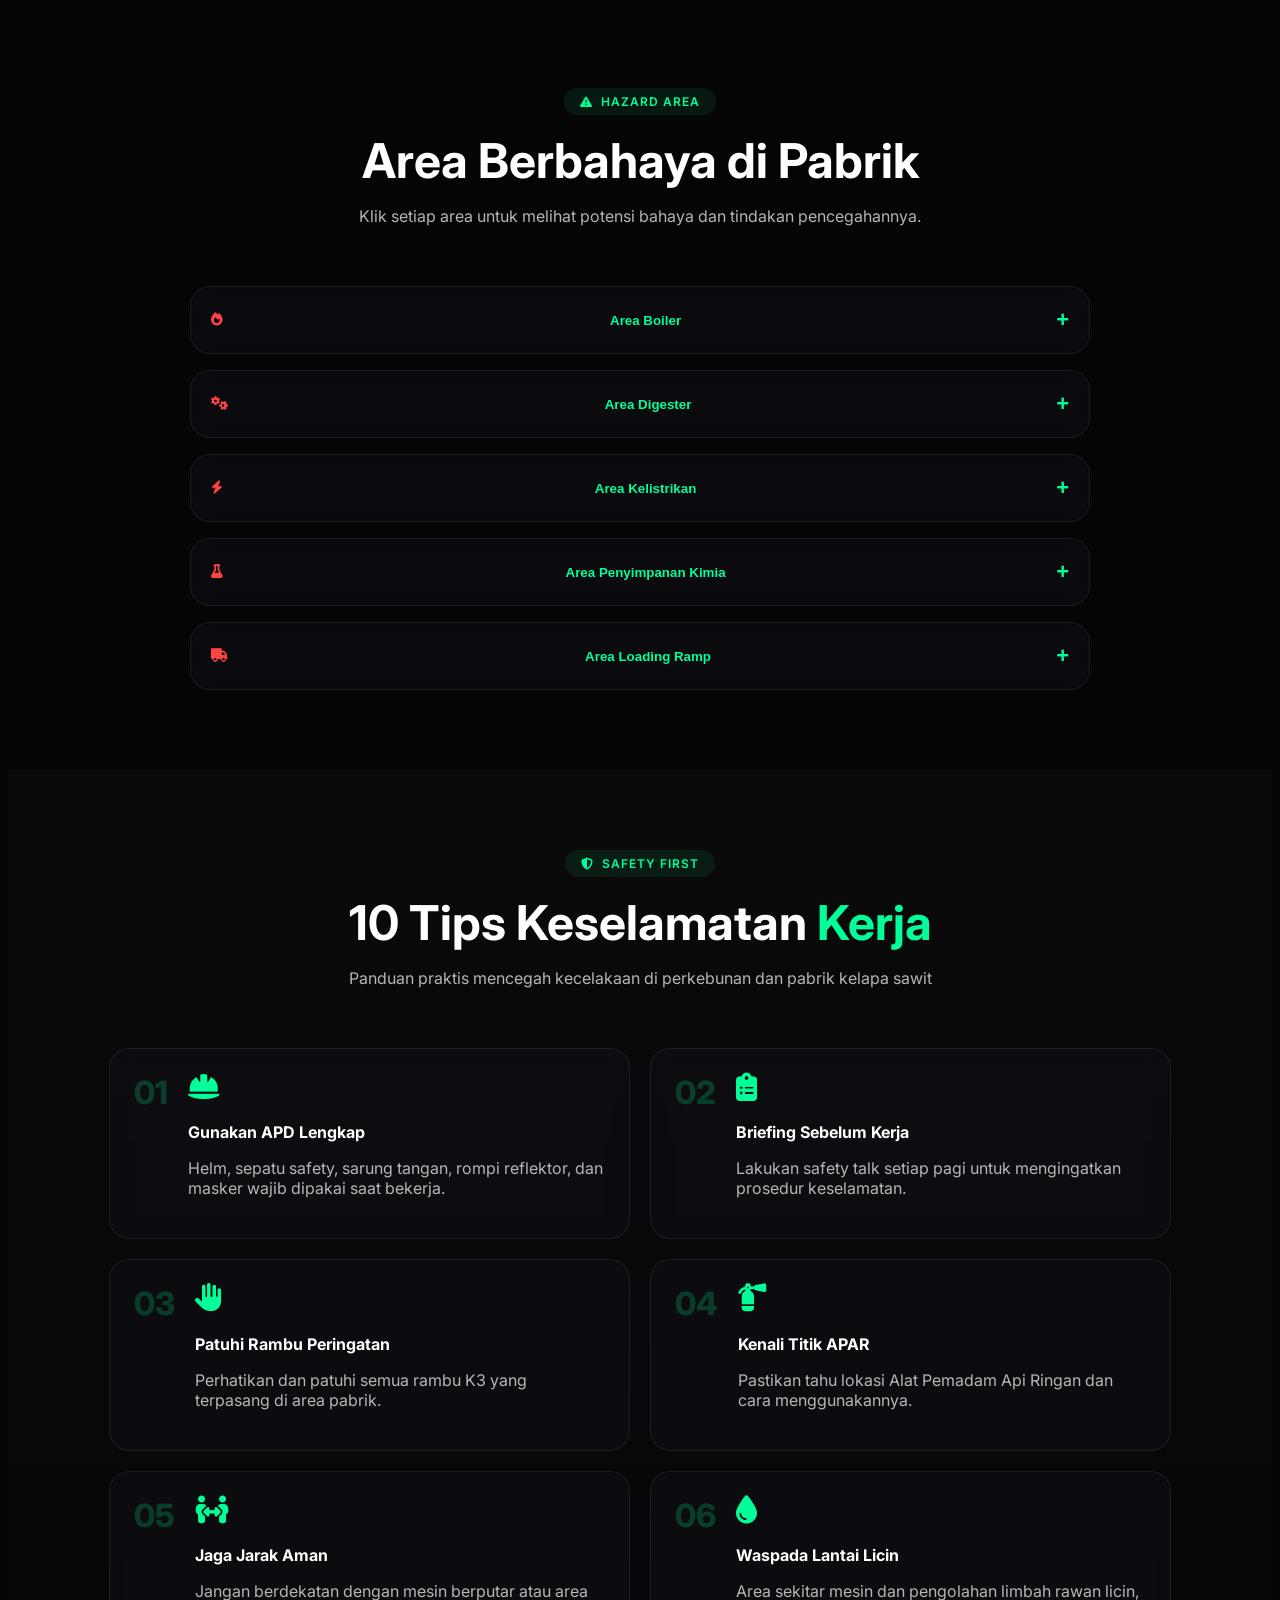
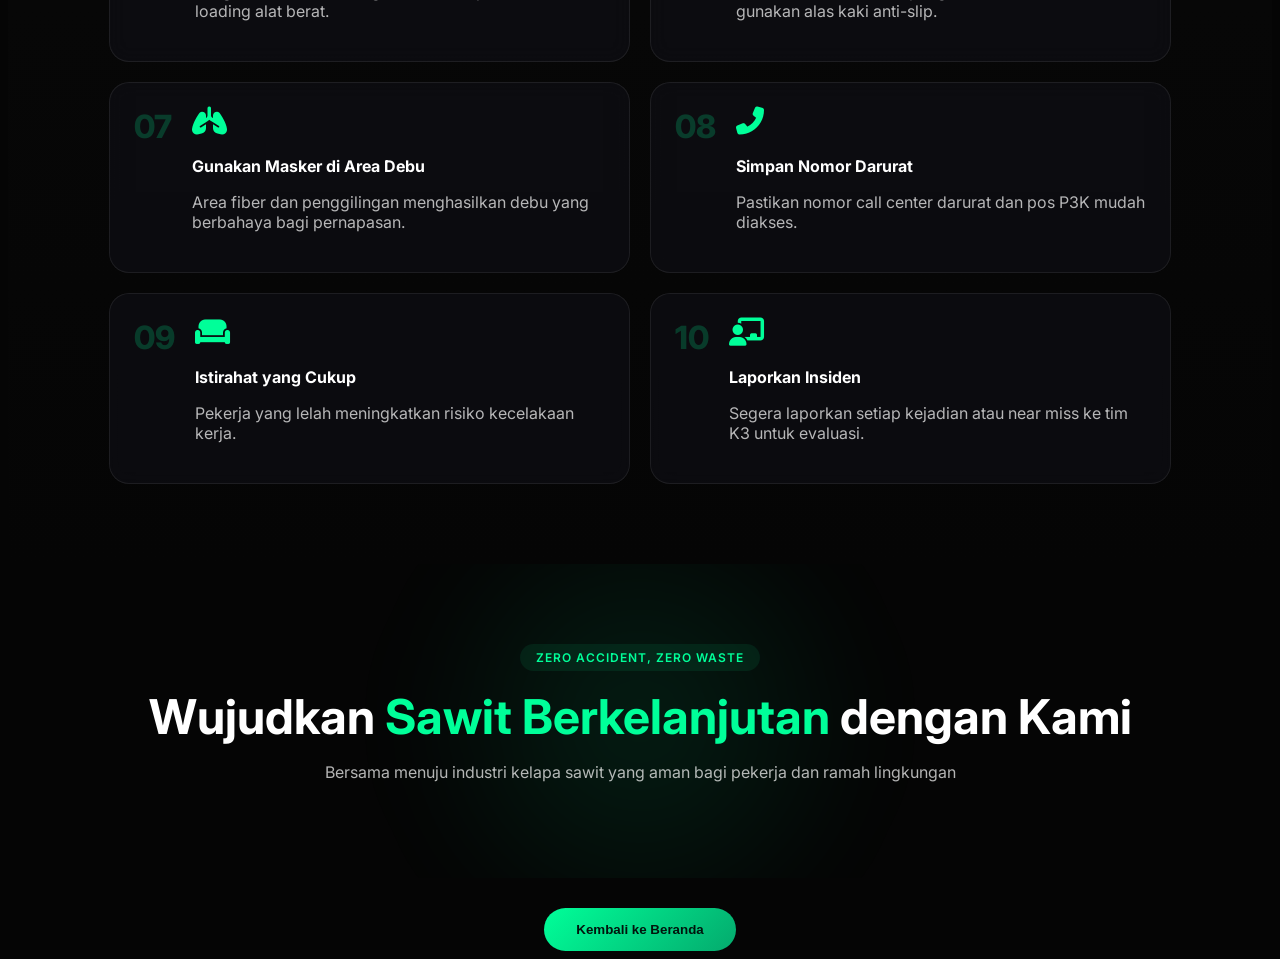
==== commit cec67c9e: "Rombak Landing page" ====
--- a/eco-k3.html
+++ b/eco-k3.html
@@ -9,96 +9,6 @@
     <link rel="stylesheet" href="https://cdnjs.cloudflare.com/ajax/libs/font-awesome/6.5.1/css/all.min.css">
 </head>
 <body>
-
-    <section class="hero-eco">
-        <div class="hero-bg-particles" id="particles"></div>
-        <div class="hero-content">
-            <div class="hero-text animate-up">
-                <span class="hero-tag">
-                    <i class="fas fa-leaf"></i> ECO PALM & K3
-                </span>
-                <h1>Keselamatan Kerja & <span class="highlight">Lingkungan Berkelanjutan</span></h1>
-                <p>Mewujudkan industri kelapa sawit yang aman bagi pekerja, ramah lingkungan, dan berkelanjutan untuk masa depan.</p>
-                <div class="hero-buttons">
-                    <a href="index.html">
-                        <button class="btn-primary">
-                            Kembali ke Beranda
-                        </button>
-                    </a>
-                </div>
-            </div>
-            <div class="hero-stats-card animate-up delay-1">
-                <div class="stats-ring">
-                    <svg viewBox="0 0 100 100">
-                        <circle cx="50" cy="50" r="45" stroke="rgba(0,255,153,0.1)" stroke-width="3" fill="none"/>
-                        <circle cx="50" cy="50" r="45" stroke="#00ff99" stroke-width="3" fill="none" stroke-dasharray="283" stroke-dashoffset="56" stroke-linecap="round" transform="rotate(-90 50 50)"/>
-                    </svg>
-                    <span class="stats-percent">80<small>%</small></span>
-                </div>
-                <p>Target Zero Accident<br>2026</p>
-            </div>
-        </div>
-        <div class="scroll-indicator">
-            <i class="fas fa-chevron-down"></i>
-        </div>
-    </section>
-
-    <section class="innovation-section">
-        <div class="innovation-container">
-            <div class="innovation-left animate-on-scroll">
-                <span class="section-tag"><i class="fas fa-charging-station"></i> ZERO WASTE</span>
-                <h2>Dari Limbah Menjadi <span class="highlight">Berkah</span></h2>
-                <p>Teknologi modern mengubah limbah sawit menjadi energi terbarukan dan produk bernilai ekonomi tinggi.</p>
-                <div class="innovation-steps">
-                    <div class="step">
-                        <div class="step-num">1</div>
-                        <div class="step-text">
-                            <h4>POME → Biogas</h4>
-                            <p>Mengolah limbah cair menjadi metana untuk pembangkit listrik</p>
-                        </div>
-                    </div>
-                    <div class="step">
-                        <div class="step-num">2</div>
-                        <div class="step-text">
-                            <h4>TKKS → Kompos</h4>
-                            <p>Tandan kosong diolah menjadi pupuk organik premium</p>
-                        </div>
-                    </div>
-                    <div class="step">
-                        <div class="step-num">3</div>
-                        <div class="step-text">
-                            <h4>Cangkang → Biochar</h4>
-                            <p>Karbon aktif untuk filtrasi dan remediasi lahan</p>
-                        </div>
-                    </div>
-                </div>
-            </div>
-            <div class="innovation-right animate-on-scroll delay-1">
-                <div class="eco-cycle">
-                    <div class="cycle-center">
-                        <i class="fas fa-seedling"></i>
-                    </div>
-                    <div class="cycle-item cycle-1">
-                        <i class="fas fa-tint"></i>
-                        <span>Limbah Cair</span>
-                    </div>
-                    <div class="cycle-item cycle-2">
-                        <i class="fas fa-leaf"></i>
-                        <span>Limbah Padat</span>
-                    </div>
-                    <div class="cycle-item cycle-3">
-                        <i class="fas fa-charging-station"></i>
-                        <span>Energi</span>
-                    </div>
-                    <div class="cycle-item cycle-4">
-                        <i class="fas fa-apple-alt"></i>
-                        <span>Pupuk</span>
-                    </div>
-                </div>
-            </div>
-        </div>
-    </section>
-
     <section class="danger-zone-section">
         <div class="section-header animate-on-scroll">
             <span class="section-tag">
@@ -287,6 +197,13 @@
             <p>Bersama menuju industri kelapa sawit yang aman bagi pekerja dan ramah lingkungan</p>
         </div>
     </section>
+    <div class="hero-buttons">
+        <a href="index.html">
+            <button class="btn-primary">
+                Kembali ke Beranda
+            </button>
+        </a>
+    </div>
 
     <script src="js/eco-k3.js"></script>
 </body>
--- a/css/eco-k3.css
+++ b/css/eco-k3.css
@@ -1,309 +1,66 @@
-* {
-    margin: 0;
-    padding: 0;
-    box-sizing: border-box;
-}
-
-:root {
-    --primary: #00ff99;
-    --primary-dark: #04AA6D;
-    --primary-glow: rgba(0, 255, 153, 0.25);
-    --danger: #ff4444;
-    --warning: #ffbb33;
-    --safe: #00C851;
-    --dark-bg: #050505;
-    --dark-card: #0a0a0a;
-    --glass-bg: rgba(255, 255, 255, 0.03);
-    --border-light: rgba(255, 255, 255, 0.08);
-    --text-primary: #ffffff;
-    --text-secondary: rgba(255, 255, 255, 0.7);
-    --text-muted: rgba(255, 255, 255, 0.4);
-    --transition: all 0.4s cubic-bezier(0.25, 0.46, 0.45, 0.94);
-}
-
-body {
-    font-family: 'Inter', sans-serif;
-    background: var(--dark-bg);
-    color: var(--text-primary);
-    overflow-x: hidden;
-}
-
-h1, h2, h3, h4 {
-    font-family: 'Space Grotesk', sans-serif;
-    font-weight: 600;
-    letter-spacing: -0.02em;
-}
-
-.highlight {
-    color: var(--primary);
-}
-
-/* ==================== NAVIGASI ==================== */
-nav {
-    position: fixed;
-    top: 20px;
-    left: 50%;
-    transform: translateX(-50%);
-    width: 90%;
-    background: rgba(5, 5, 5, 0.8);
-    backdrop-filter: blur(12px);
-    border-radius: 60px;
-    border: 1px solid var(--border-light);
-    padding: 10px 28px;
-    z-index: 1000;
-    transition: var(--transition);
-}
-
-.nav-container,
-.hero-content,
-.step,
-.tip-card,
-.hero-buttons,
-.nav-right{
-    display:flex;
-}
-
-.nav-container {
-    justify-content: space-between;
-    align-items: center;
-}
-
-.logo a {
-    font-size: 22px;
-    font-weight: 700;
-    color: var(--primary);
-    text-decoration: none;
-}
-
-.nav-menu {
-    display: flex;
-    gap: 8px;
-    list-style: none;
-}
-
-.nav-menu li a {
-    text-decoration: none;
-    color: var(--text-secondary);
-    padding: 8px 18px;
-    border-radius: 30px;
-    font-size: 14px;
-    font-weight: 500;
-    transition: var(--transition);
-}
-
-.nav-menu li a:hover,
-.nav-menu li a.active {
-    color: var(--primary);
-    background: rgba(0, 255, 153, 0.1);
-}
-
-.nav-right {
-    align-items: center;
-    gap: 15px;
-}
-
-.signin-btn {
-    background: transparent;
-    border: 1.5px solid rgba(0, 255, 153, 0.5);
-    border-radius: 40px;
-    padding: 8px 24px;
-    cursor: pointer;
-    transition: var(--transition);
-}
-
-.signin-btn a {
-    color: var(--primary);
-    text-decoration: none;
-    font-size: 14px;
-    font-weight: 600;
-}
-
-.signin-btn:hover {
-    background: rgba(0, 255, 153, 0.15);
-}
-
-.menu-toggle {
-    display: none;
-    flex-direction: column;
-    gap: 5px;
-    cursor: pointer;
-}
-
-.menu-toggle span {
-    width: 25px;
-    height: 2px;
-    background: white;
-    transition: var(--transition);
-}
-
-/* ==================== HERO SECTION ==================== */
-.hero-eco {
-    min-height: 100vh;
-    display: flex;
-    align-items: center;
-    justify-content: center;
-    position: relative;
-    overflow: hidden;
-    padding: 120px 8% 80px;
-}
-
-.hero-bg-particles {
-    position: absolute;
-    inset: 0;
-    opacity: 0.3;
-}
-
-.hero-content {
-    align-items: center;
-    justify-content: space-between;
-    max-width: 1400px;
-    margin: 0 auto;
-    width: 100%;
-    z-index: 2;
-    gap: 60px;
-}
-
-.hero-text {
-    flex: 1;
-}
-
-.hero-tag,
+:root{
+    --primary:#00ff99;
+    --dark:#050505;
+    --card:#14141e66;
+    --border:rgba(255,255,255,.08);
+    --text:rgba(255,255,255,.7);
+    --transition:.3s ease;
+}
+
+body{
+    font-family:'Inter',sans-serif;
+    background:var(--dark);
+    color:#fff;
+    overflow-x:hidden;
+}
+
+.highlight{
+    color:var(--primary);
+}
+
+.section-header{
+    text-align:center;
+    margin-bottom:60px;
+}
+
 .section-tag,
 .cta-tag{
     display:inline-flex;
     align-items:center;
     gap:8px;
+    padding:6px 16px;
     border-radius:40px;
+    background:rgba(0,255,153,.08);
+    color:var(--primary);
     font-size:12px;
-    color:var(--primary);
-}
-
-.hero-tag {
-    padding:6px 16px;
-    background:rgba(0,255,153,.1);
-    border:1px solid rgba(0,255,153,.3);
     font-weight:600;
     letter-spacing:1px;
-    margin-bottom:24px;
-}
-
-.hero-text h1 {
-    font-size: 64px;
-    line-height: 1.15;
-    margin-bottom: 24px;
-}
-
-.hero-text p,
-.hero-stats-card p,
+}
+
+.section-header h2,
+.cta-eco h2{
+    font-size:48px;
+    margin:16px 0;
+}
+
 .section-header p,
-.step-text p,
+.cta-eco p,
+.hazard-content,
 .tip-content p{
-    color:var(--text-secondary);
-}
-
-.hero-text p {
-    font-size: 18px;
-    line-height: 1.6;
-    margin-bottom: 32px;
-    max-width: 550px;
-}
-
-.hero-buttons {
-    gap: 16px;
-    flex-wrap: wrap;
-}
-
-.btn-primary, .btn-secondary {
-    padding: 14px 32px;
-    border-radius: 40px;
-    font-weight: 600;
-    cursor: pointer;
-    transition: var(--transition);
-    display: inline-flex;
-    align-items: center;
-    gap: 8px;
-}
-
-.btn-primary {
-    background: linear-gradient(135deg, var(--primary), var(--primary-dark));
-    border: none;
-    color: #02140d;
-}
-
-.btn-primary:hover {
-    transform: translateY(-3px);
-    box-shadow: 0 10px 30px rgba(0, 255, 153, 0.3);
-}
-
-.btn-secondary {
-    background: transparent;
-    border: 1.5px solid rgba(0, 255, 153, 0.5);
-    color: var(--primary);
-}
-
-.btn-secondary:hover {
-    background: rgba(0, 255, 153, 0.1);
-}
-
-.hero-stats-card,
-.hazard-item,
-.tip-card{
-    background:rgba(20,20,30,.4);
-    backdrop-filter:blur(10px);
-    border:1px solid var(--border-light);
-}
-
-.hero-stats-card {
-    border-radius: 30px;
-    padding: 30px;
-    text-align: center;
-}
-
-.stats-ring {
-    position: relative;
-    width: 120px;
-    height: 120px;
-    margin: 0 auto 20px;
-}
-
-.stats-ring svg {
-    width: 100%;
-    height: 100%;
-    transform: rotate(-90deg);
-}
-
-.stats-percent {
-    position: absolute;
-    top: 50%;
-    left: 50%;
-    transform: translate(-50%, -50%);
-    font-size: 28px;
-    font-weight: 700;
-    color: var(--primary);
-}
-
-.stats-percent small {
-    font-size: 14px;
-}
-
-.hero-stats-card p {
-    font-size: 14px;
-}
-
-.scroll-indicator {
-    position: absolute;
-    bottom: 30px;
-    left: 50%;
-    transform: translateX(-50%);
-    color: var(--text-muted);
-    animation: bounce 2s infinite;
-}
-
-@keyframes bounce {
-    0%, 100% { transform: translateX(-50%) translateY(0); }
-    50% { transform: translateX(-50%) translateY(10px); }
-}
-
+    color:var(--text);
+}
+
+.danger-zone-section,
+.safety-tips-section,
+.cta-eco{
+    padding:80px 8%;
+}
+
+.safety-tips-section{
+    background:linear-gradient(180deg,#0a0a0a,#050505);
+}
+
+/* HAZARD */
 
 .hazard-list{
     max-width:900px;
@@ -313,377 +70,172 @@
     gap:16px;
 }
 
+.hazard-item,
+.tip-card{
+    background:var(--card);
+    border:1px solid var(--border);
+    backdrop-filter:blur(10px);
+    border-radius:20px;
+}
+
 .hazard-item{
-    border-radius:20px;
     overflow:hidden;
-    transition:all .3s ease;
+    transition:var(--transition);
 }
 
 .hazard-item:hover{
+    transform:translateX(5px);
     border-color:rgba(0,255,153,.3);
-    transform:translateX(5px);
 }
 
 .hazard-btn{
     width:100%;
+    padding:20px;
+    border:none;
     background:none;
-    border:none;
-    color:#00C851;
-    padding:20px;
-    cursor:pointer;
+    color:var(--primary);
     display:flex;
     justify-content:space-between;
     align-items:center;
-    font-size:16px;
+    cursor:pointer;
     font-weight:600;
 }
 
 .hazard-btn i{
-    color:var(--danger);
+    color:#ff4444;
     margin-right:12px;
-    animation:hazardPulse 2s infinite;
-}
-
-@keyframes hazardPulse{
-    0%,100%{
-        transform:scale(1);
-    }
-
-    50%{
-        transform:scale(1.15);
-    }
 }
 
 .hazard-content{
     max-height:0;
+    overflow:hidden;
     opacity:0;
-    overflow:hidden;
     padding:0 20px;
-    color:var(--text-secondary);
-    line-height:1.7;
-    transform:translateY(-10px);
-    transition:
-        max-height .4s ease,
-        opacity .3s ease,
-        transform .3s ease,
-        padding .3s ease;
+    transition:.3s ease;
 }
 
 .hazard-item.active .hazard-content{
     max-height:200px;
     opacity:1;
     padding:0 20px 20px;
+}
+
+.hazard-btn span{
+    font-size:22px;
+    color:var(--primary);
+    transition:.3s;
+}
+
+.hazard-item.active span{
+    transform:rotate(45deg);
+}
+
+/* TIPS */
+
+.tips-container{
+    max-width:1200px;
+    margin:auto;
+    display:grid;
+    grid-template-columns:repeat(2,1fr);
+    gap:20px;
+}
+
+.tip-card{
+    display:flex;
+    gap:20px;
+    padding:24px;
+    transition:var(--transition);
+}
+
+.tip-card:hover{
+    transform:translateX(8px);
+    border-color:rgba(0,255,153,.3);
+}
+
+.tip-number{
+    font-size:32px;
+    font-weight:800;
+    color:rgba(0,255,153,.2);
+}
+
+.tip-content i{
+    display:block;
+    margin-bottom:12px;
+    color:var(--primary);
+    font-size:28px;
+}
+
+.tip-content h4{
+    margin-bottom:8px;
+}
+
+/* CTA */
+
+.cta-eco{
+    position:relative;
+    text-align:center;
+    overflow:hidden;
+}
+
+.cta-glow{
+    position:absolute;
+    inset:50% auto auto 50%;
+    width:500px;
+    height:500px;
+    transform:translate(-50%,-50%);
+    background:radial-gradient(circle,rgba(0,255,153,.1),transparent 70%);
+    filter:blur(40px);
+}
+
+.hero-buttons{
+    display:flex;
+    justify-content:center;
+    margin-top:30px;
+}
+
+.btn-primary{
+    padding:14px 32px;
+    border:none;
+    border-radius:40px;
+    background:linear-gradient(135deg,#00ff99,#04AA6D);
+    color:#02140d;
+    font-weight:600;
+    cursor:pointer;
+    transition:var(--transition);
+}
+
+.btn-primary:hover{
+    transform:translateY(-3px);
+}
+
+/* ANIMATION */
+
+.animate-on-scroll{
+    opacity:0;
+    transform:translateY(30px);
+    transition:.8s;
+}
+
+.animate-on-scroll.visible{
+    opacity:1;
     transform:translateY(0);
 }
 
-.hazard-btn span{
-    transition:.3s ease;
-    font-size:22px;
-    font-weight:700;
-    color:var(--primary);
-}
-
-.hazard-item.active .hazard-btn span{
-    transform:rotate(45deg);
-}
-
-.hazard-item.active .hazard-btn span{
-    transform:rotate(45deg);
-}
-
-.section-header {
-    text-align: center;
-    margin-bottom: 60px;
-}
-
-.section-tag {
-    padding:4px 14px;
-    background:rgba(0,255,153,.08);
-    font-weight:600;
-    letter-spacing:1px;
-    margin-bottom:16px;
-}
-
-.section-header h2 {
-    font-size: 48px;
-    margin-bottom: 16px;
-}
-
-.section-header p {
-    font-size: 16px;
-}
-
-.innovation-section {
-    padding: 100px 8%;
-    background: #0a0a0a;
-}
-
-.innovation-container {
-    display: flex;
-    gap: 60px;
-    max-width: 1400px;
-    margin: 0 auto;
-    align-items: center;
-}
-
-.innovation-left {
-    flex: 1;
-}
-
-.innovation-left h2 {
-    font-size: 48px;
-    margin-bottom: 20px;
-}
-
-.innovation-left > p {
-    color: var(--text-secondary);
-    margin-bottom: 40px;
-}
-
-.innovation-steps {
-    display: flex;
-    flex-direction: column;
-    gap: 24px;
-}
-
-.step {
-    gap: 20px;
-    align-items: flex-start;
-}
-
-.step-num {
-    width: 50px;
-    height: 50px;
-    background: rgba(0, 255, 153, 0.1);
-    border-radius: 50%;
-    display: flex;
-    align-items: center;
-    justify-content: center;
-    font-size: 20px;
-    font-weight: 700;
-    color: var(--primary);
-}
-
-.step-text h4 {
-    margin-bottom: 4px;
-}
-
-.step-text p {
-    font-size: 14px;
-}
-
-.innovation-right {
-    flex: 1;
-}
-
-.eco-cycle {
-    position: relative;
-    width: 400px;
-    height: 400px;
-    margin: 0 auto;
-}
-
-.cycle-center {
-    position: absolute;
-    top: 50%;
-    left: 50%;
-    transform: translate(-50%, -50%);
-    width: 100px;
-    height: 100px;
-    background: rgba(0, 255, 153, 0.1);
-    border-radius: 50%;
-    display: flex;
-    align-items: center;
-    justify-content: center;
-    font-size: 40px;
-    color: var(--primary);
-    border: 1px solid rgba(0, 255, 153, 0.3);
-}
-
-.cycle-item {
-    position: absolute;
-    width: 100px;
-    height: 100px;
-    background: rgba(20, 20, 30, 0.8);
-    backdrop-filter: blur(10px);
-    border-radius: 20px;
-    display: flex;
-    flex-direction: column;
-    align-items: center;
-    justify-content: center;
-    gap: 8px;
-    font-size: 12px;
-    color: var(--text-secondary);
-    transition: var(--transition);
-}
-
-.cycle-item:hover {
-    transform: scale(1.05);
-    border-color: var(--primary);
-    color: var(--primary);
-}
-
-.cycle-1 { top: 0; left: 50%; transform: translateX(-50%); }
-.cycle-2 { bottom: 0; left: 0; }
-.cycle-3 { bottom: 0; right: 0; }
-.cycle-4 { top: 50%; right: 0; transform: translateY(-50%); }
-
-.cycle-item i {
-    font-size: 28px;
-    color: var(--primary);
-}
-
-.danger-zone-section {
-    padding: 80px 8%;
-}
-
-.safety-tips-section {
-    padding: 80px 8%;
-    background: linear-gradient(180deg, #0a0a0a, var(--dark-bg));
-}
-
-.tips-container {
-    display: grid;
-    grid-template-columns: repeat(2, 1fr);
-    gap: 20px;
-    max-width: 1200px;
-    margin: 0 auto;
-}
-
-.tip-card {
-    gap: 20px;
-    padding: 24px;
-    border-radius: 24px;
-    transition: var(--transition);
-}
-
-.tip-card:hover {
-    transform: translateX(8px);
-    border-color: rgba(0, 255, 153, 0.3);
-}
-
-.tip-number {
-    font-size: 32px;
-    font-weight: 800;
-    color: rgba(0, 255, 153, 0.2);
-    font-family: 'Space Grotesk', sans-serif;
-}
-
-.tip-content i {
-    font-size: 28px;
-    color: var(--primary);
-    margin-bottom: 12px;
-    display: block;
-}
-
-.tip-content h4 {
-    font-size: 18px;
-    margin-bottom: 8px;
-}
-
-.tip-content p {
-    font-size: 13px;
-}
-
-.cta-eco {
-    padding: 100px 8%;
-    text-align: center;
-    position: relative;
-    overflow: hidden;
-}
-
-.cta-glow {
-    position: absolute;
-    top: 50%;
-    left: 50%;
-    transform: translate(-50%, -50%);
-    width: 500px;
-    height: 500px;
-    background: radial-gradient(circle, rgba(0, 255, 153, 0.1), transparent 70%);
-    filter: blur(40px);
-}
-
-.cta-tag {
-    padding:6px 16px;
-    background:rgba(0,255,153,.1);
-    margin-bottom:24px;
-}
-
-.cta-eco h2 {
-    font-size: 48px;
-    margin-bottom: 20px;
-}
-
-.cta-eco p {
-    color: var(--text-secondary);
-    margin-bottom: 32px;
-}
-.animate-up {
-    opacity: 0;
-    transform: translateY(40px);
-    animation: fadeUp 0.8s ease forwards;
-}
-
-.delay-1 { animation-delay: 0.2s; }
-.delay-2 { animation-delay: 0.4s; }
-.delay-3 { animation-delay: 0.6s; }
-.delay-4 { animation-delay: 0.8s; }
-
-@keyframes fadeUp {
-    to {
-        opacity: 1;
-        transform: translateY(0);
+/* RESPONSIVE */
+
+@media(max-width:768px){
+
+    .tips-container{
+        grid-template-columns:1fr;
     }
-}
-
-.animate-on-scroll {
-    opacity: 0;
-    transform: translateY(30px);
-    transition: opacity 0.8s ease, transform 0.8s ease;
-}
-
-.animate-on-scroll.visible {
-    opacity: 1;
-    transform: translateY(0);
-}
-
-@media (max-width: 1024px) {
-    .hero-text h1 { font-size: 48px; }
-    .hero-content { flex-direction: column; text-align: center; }
-    .hero-stats-card { margin-top: 40px; }
-    .section-header h2 { font-size: 36px; }
-    .innovation-container { flex-direction: column; }
-    .zone-container { flex-direction: column; }
-    .tips-container { grid-template-columns: 1fr; }
-    .footer-container { grid-template-columns: 1fr; gap: 30px; }
-}
-
-@media (max-width: 768px) {
-    nav { width: 95%; padding: 10px 20px; }
-    .menu-toggle { display: flex; }
-    .nav-menu {
-        position: fixed;
-        top: 70px;
-        left: -100%;
-        width: 80%;
-        height: calc(100vh - 70px);
-        background: rgba(5,5,5,0.98);
-        flex-direction: column;
-        align-items: flex-start;
-        padding: 30px;
-        transition: left 0.3s ease;
-        border-radius: 0 20px 20px 0;
+
+    .section-header h2,
+    .cta-eco h2{
+        font-size:32px;
     }
-    .nav-menu.active { left: 0; }
-    .hero-text h1 { font-size: 32px; }
-    .features-grid { grid-template-columns: 1fr; }
-    .section-header h2 { font-size: 28px; }
-    .eco-cycle { transform: scale(0.8); }
-    .hero-buttons { justify-content: center; }
-}
-
-@media (max-width: 480px) {
-    .hero-text h1 { font-size: 28px; }
-    .card-stats { flex-direction: column; gap: 12px; }
-    .tip-card { flex-direction: column; text-align: center; align-items: center; }
-} +
+    .tip-card{
+        flex-direction:column;
+        text-align:center;
+    }
+}
